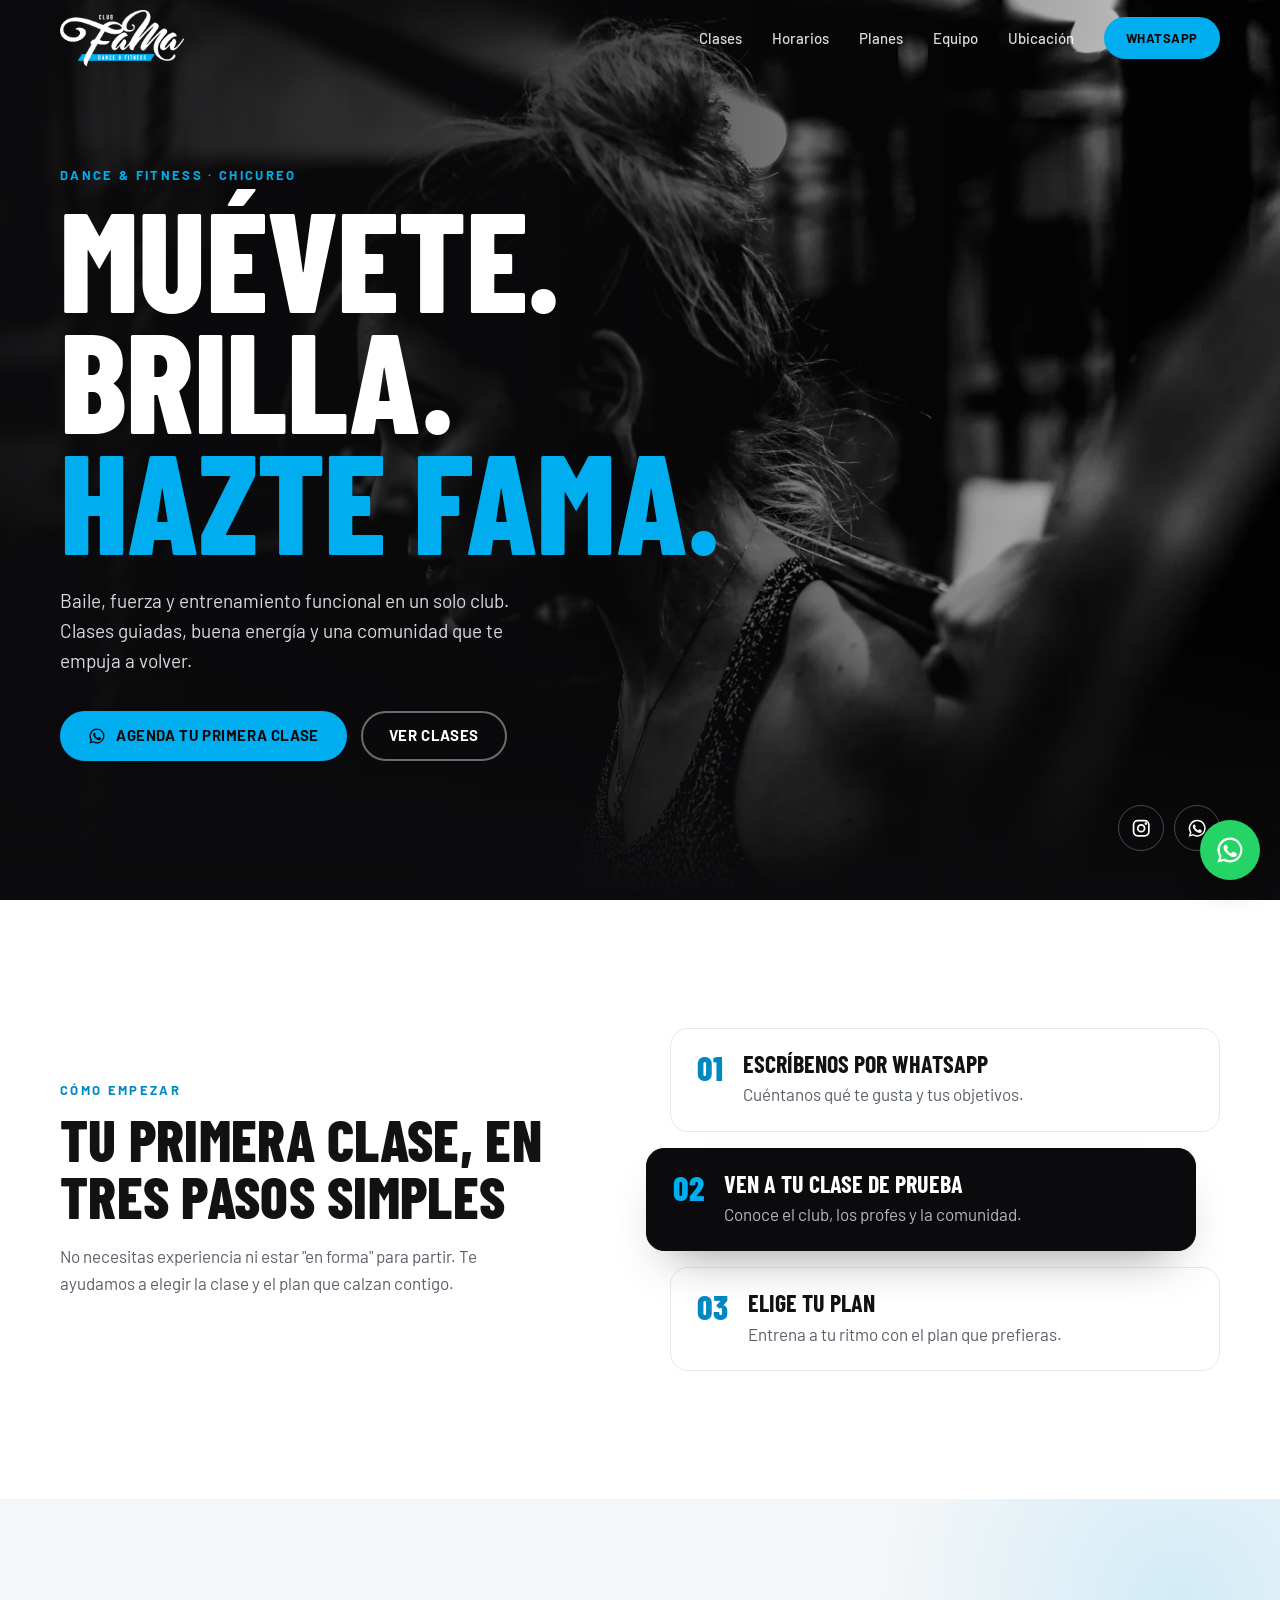
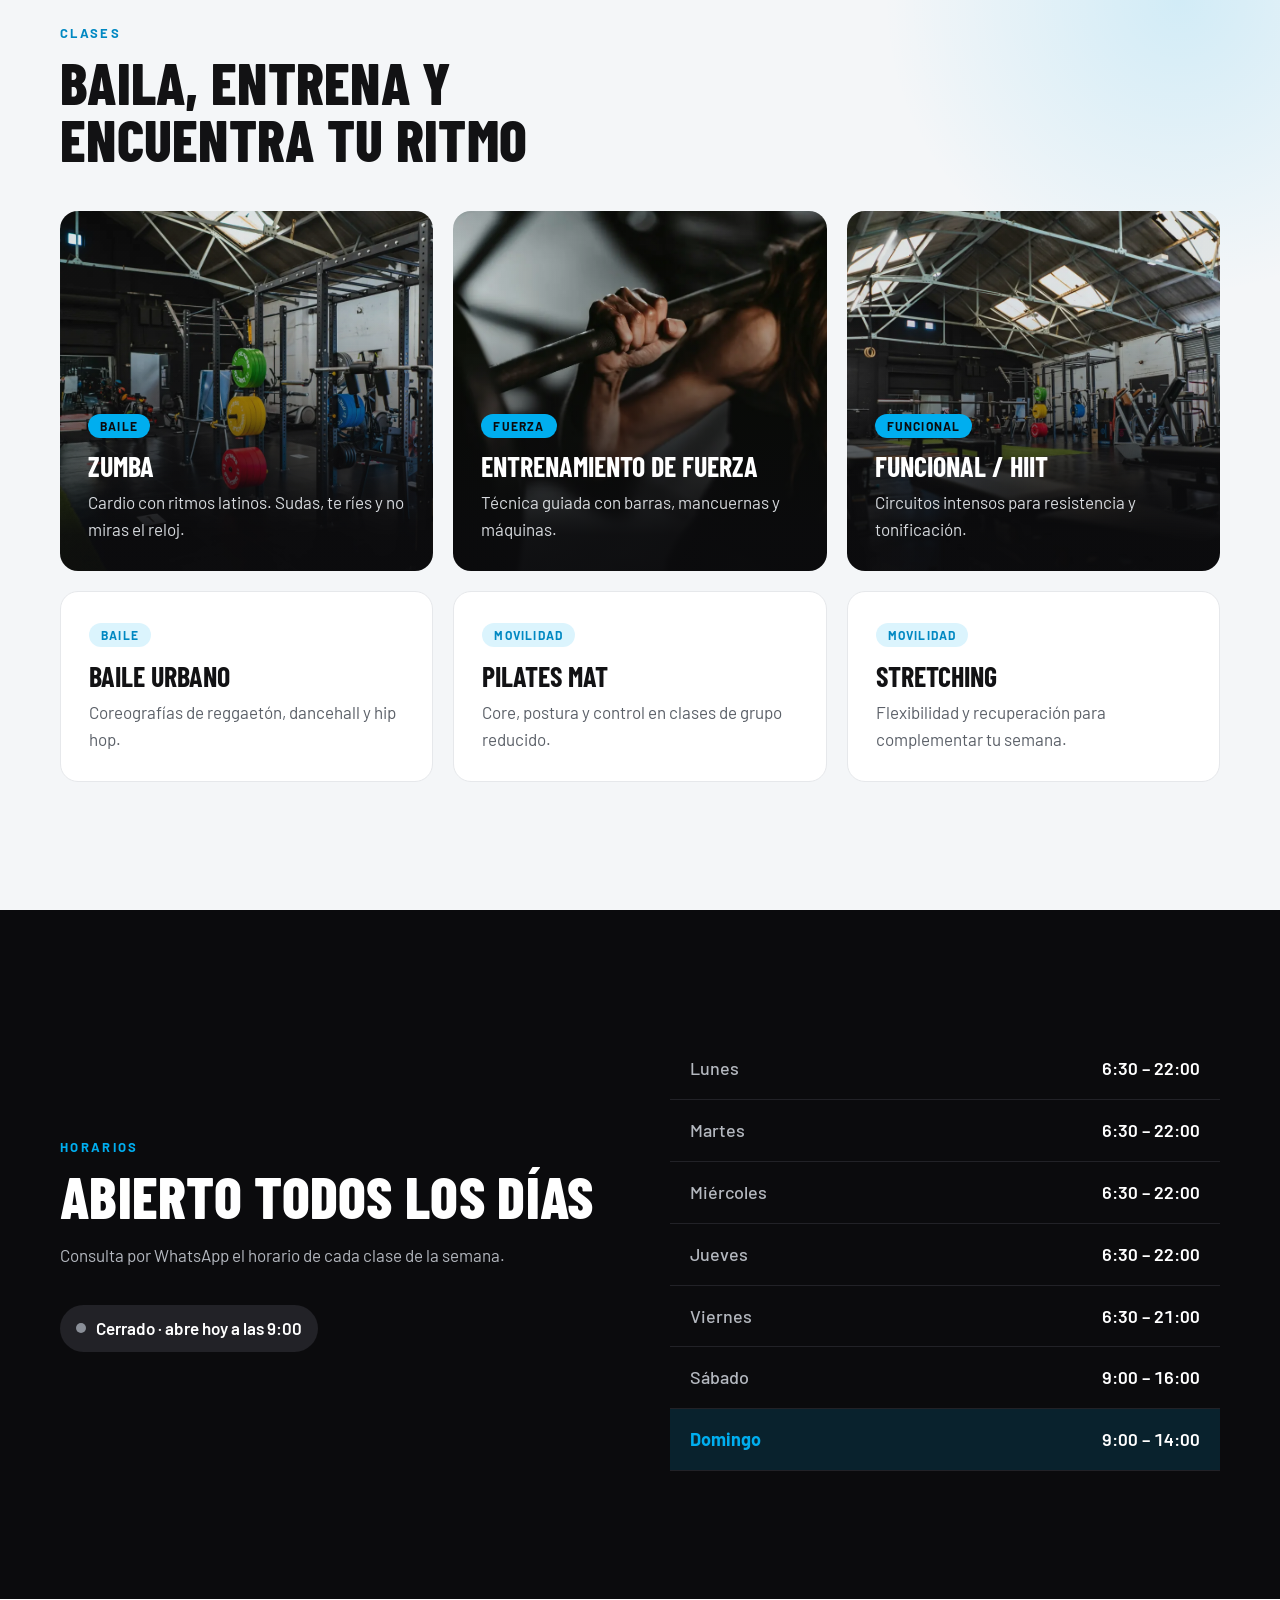
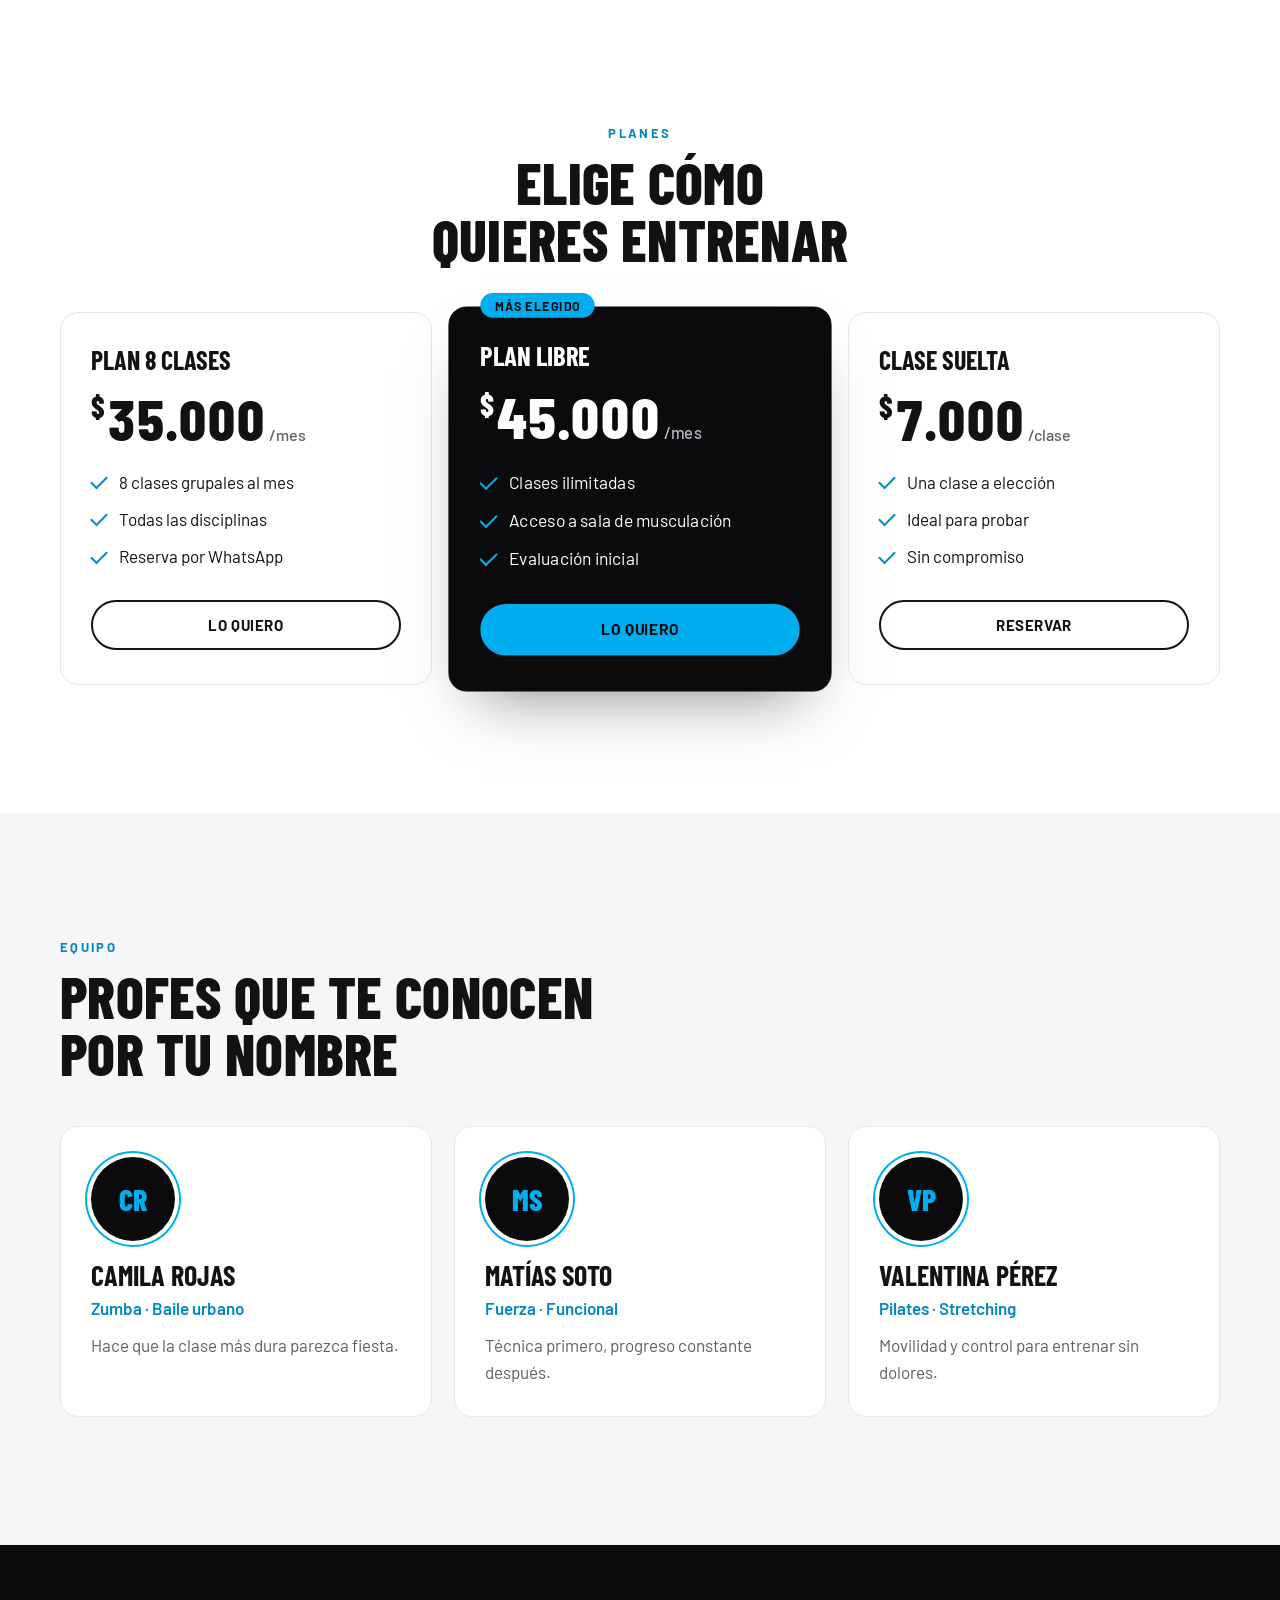
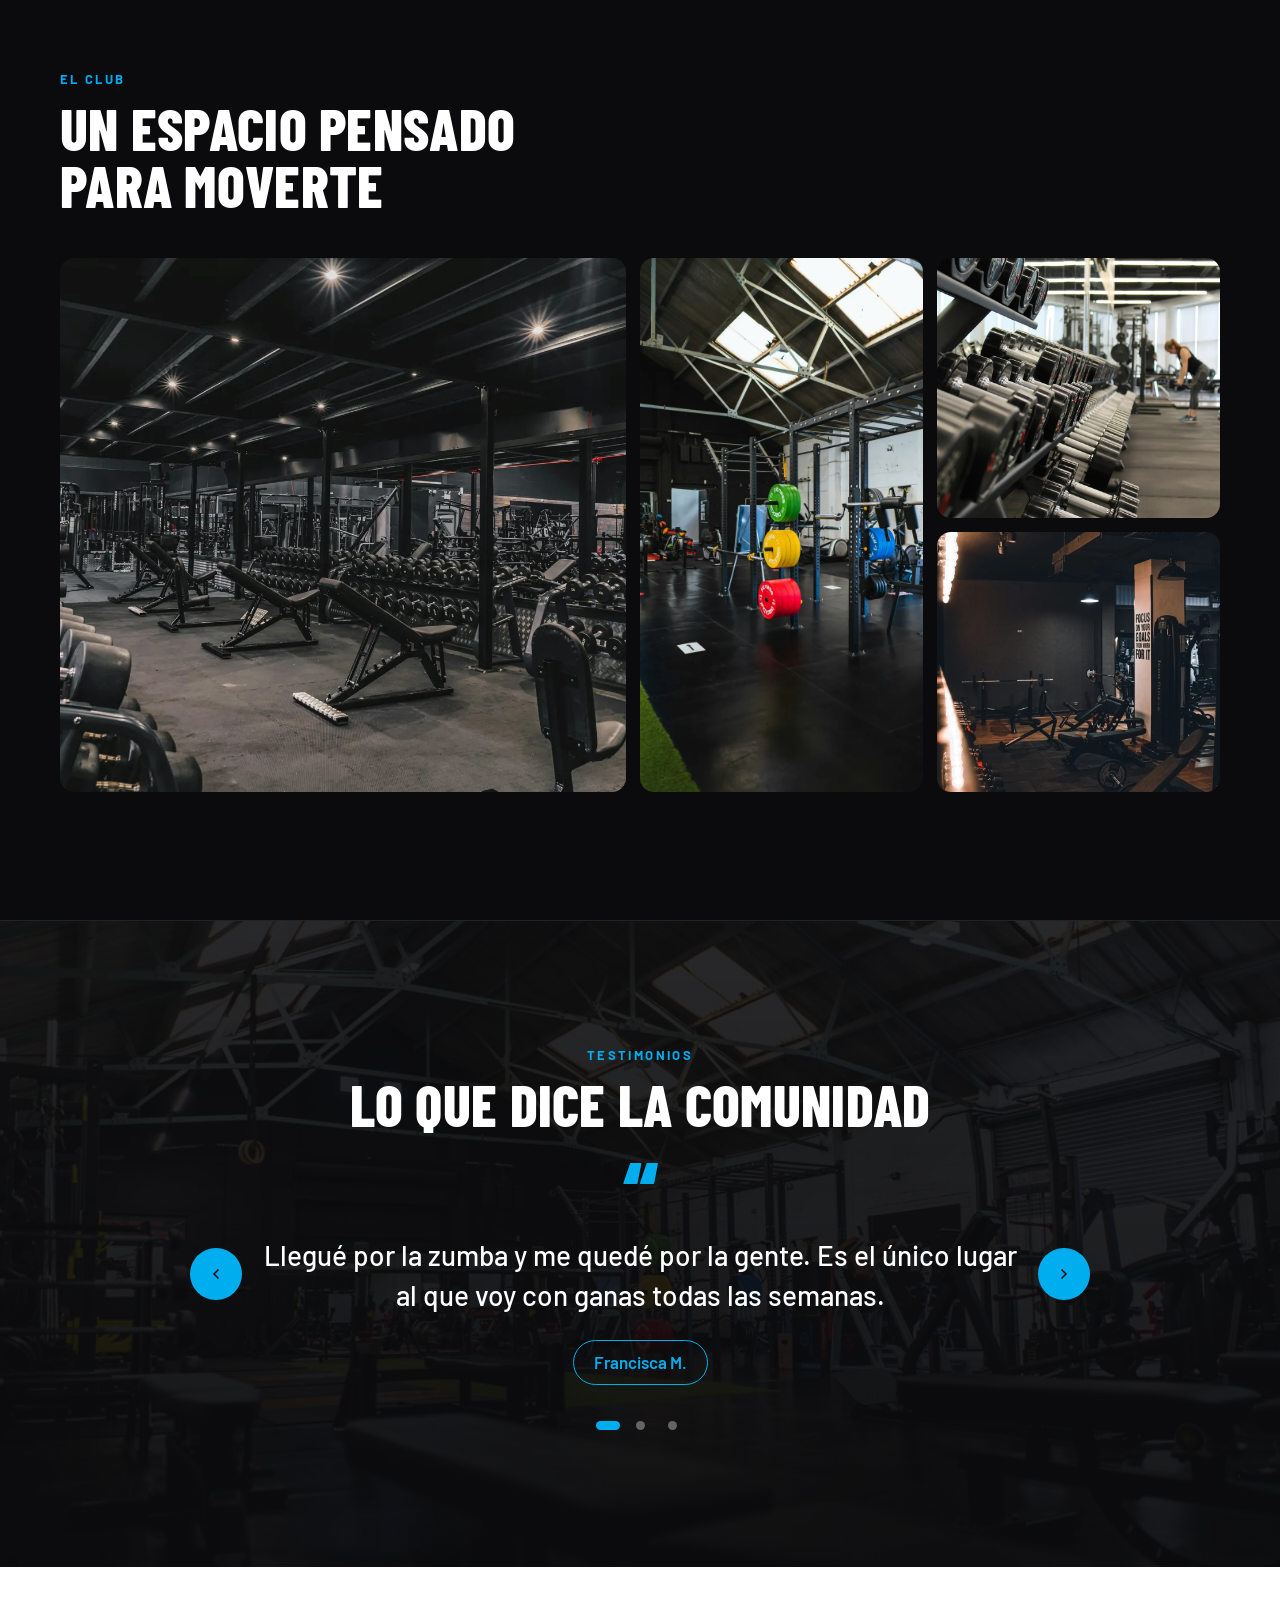
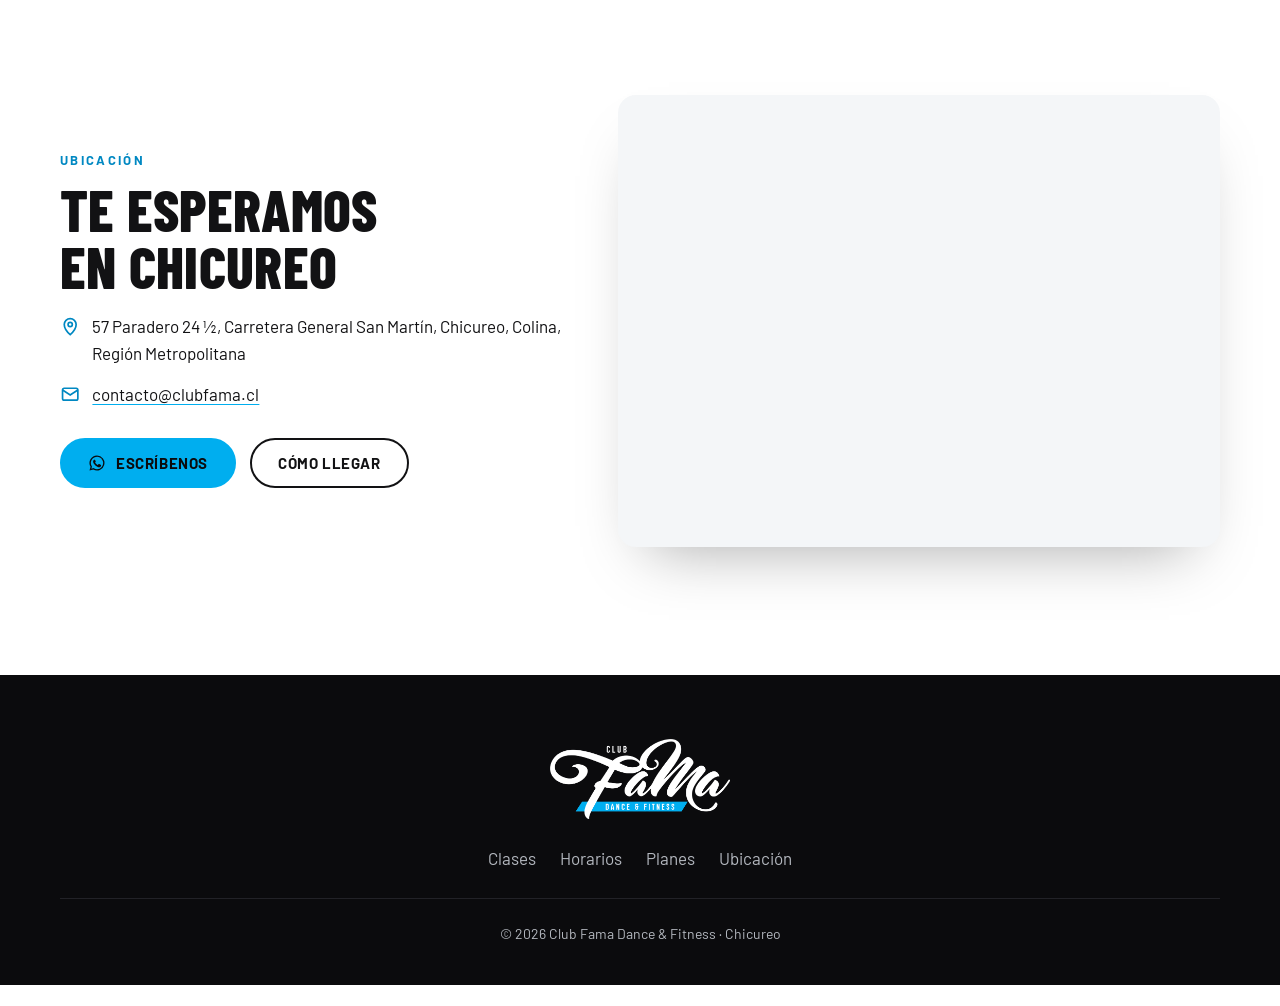
==== Club Fama Web/index.html @ 06ce97d4 "Add Club Fama landing page Static HTML/CSS/JS site with WhatsApp CTA, classes, opening hours, plans," ====
<!doctype html>
<html lang="es-CL">
<head>
  <meta charset="utf-8">
  <meta name="viewport" content="width=device-width, initial-scale=1">
  <title>Club Fama · Dance & Fitness en Chicureo</title>
  <meta name="description" content="Club Fama Dance & Fitness: baile, entrenamiento funcional y fuerza en Chicureo, Colina. Escríbenos por WhatsApp y agenda tu primera clase.">
  <meta name="theme-color" content="#0b0b0d">
  <link rel="preconnect" href="https://fonts.googleapis.com">
  <link rel="preconnect" href="https://fonts.gstatic.com" crossorigin>
  <link href="https://fonts.googleapis.com/css2?family=Barlow+Condensed:wght@600;700;800&family=Barlow:wght@400;500;600&display=swap" rel="stylesheet">
  <link rel="preload" as="image" href="assets/hero.webp">
  <link rel="stylesheet" href="styles.css">
</head>
<body>
  <a class="skip" href="#main">Saltar al contenido</a>

  <header class="nav" id="top">
    <div class="wrap nav__inner">
      <a href="#top" class="nav__logo" aria-label="Club Fama, inicio">
        <img src="assets/logo-blanco.png" alt="Club Fama Dance & Fitness" width="140" height="62">
      </a>
      <button class="nav__toggle" aria-expanded="false" aria-controls="menu" aria-label="Abrir menú">
        <span></span><span></span>
      </button>
      <nav id="menu" class="nav__menu" aria-label="Principal">
        <a href="#clases">Clases</a>
        <a href="#horarios">Horarios</a>
        <a href="#planes">Planes</a>
        <a href="#equipo">Equipo</a>
        <a href="#ubicacion">Ubicación</a>
        <a class="btn btn--sm js-wa" href="#" data-msg="Hola Club Fama! Quiero información.">WhatsApp</a>
      </nav>
    </div>
  </header>

  <main id="main">
    <!-- HERO -->
    <section class="hero">
      <img class="hero__bg" src="assets/hero.webp" alt="" width="1400" height="2100">
      <div class="hero__shade" aria-hidden="true"></div>
      <div class="wrap hero__inner">
        <p class="eyebrow">Dance &amp; Fitness · Chicureo</p>
        <h1 class="hero__title">Muévete.<br>Brilla.<br><span>Hazte Fama.</span></h1>
        <p class="hero__lead">Baile, fuerza y entrenamiento funcional en un solo club. Clases guiadas, buena energía y una comunidad que te empuja a volver.</p>
        <div class="hero__actions">
          <a class="btn js-wa" href="#" data-msg="Hola! Quiero agendar mi primera clase en Club Fama.">
            <svg aria-hidden="true" viewBox="0 0 24 24"><use href="#i-wa"/></svg>
            Agenda tu primera clase
          </a>
          <a class="btn btn--ghost" href="#clases">Ver clases</a>
        </div>
      </div>
      <ul class="hero__social wrap" aria-label="Redes sociales">
        <li><a class="js-ig" href="#" aria-label="Instagram"><svg viewBox="0 0 24 24" aria-hidden="true"><use href="#i-ig"/></svg></a></li>
        <li><a class="js-wa" href="#" data-msg="Hola Club Fama!" aria-label="WhatsApp"><svg viewBox="0 0 24 24" aria-hidden="true"><use href="#i-wa"/></svg></a></li>
      </ul>
    </section>

    <!-- CÓMO EMPEZAR -->
    <section class="section steps">
      <div class="wrap steps__grid">
        <div>
          <p class="eyebrow eyebrow--dark">Cómo empezar</p>
          <h2 class="h2">Tu primera clase, en tres pasos simples</h2>
          <p class="muted">No necesitas experiencia ni estar "en forma" para partir. Te ayudamos a elegir la clase y el plan que calzan contigo.</p>
        </div>
        <ol class="steps__list">
          <li class="step">
            <span class="step__n">01</span>
            <div><h3>Escríbenos por WhatsApp</h3><p>Cuéntanos qué te gusta y tus objetivos.</p></div>
          </li>
          <li class="step step--hi">
            <span class="step__n">02</span>
            <div><h3>Ven a tu clase de prueba</h3><p>Conoce el club, los profes y la comunidad.</p></div>
          </li>
          <li class="step">
            <span class="step__n">03</span>
            <div><h3>Elige tu plan</h3><p>Entrena a tu ritmo con el plan que prefieras.</p></div>
          </li>
        </ol>
      </div>
    </section>

    <!-- CLASES — EDITAR: reemplazar por las disciplinas reales -->
    <section class="section clases" id="clases">
      <div class="wrap">
        <div class="head">
          <p class="eyebrow eyebrow--dark">Clases</p>
          <h2 class="h2">Baila, entrena y encuentra tu ritmo</h2>
        </div>
        <div class="cards">
          <article class="card card--img" style="--img:url(assets/espacio-2.webp)">
            <span class="tag">Baile</span><h3>Zumba</h3><p>Cardio con ritmos latinos. Sudas, te ríes y no miras el reloj.</p>
          </article>
          <article class="card card--img" style="--img:url(assets/fuerza.webp)">
            <span class="tag">Fuerza</span><h3>Entrenamiento de fuerza</h3><p>Técnica guiada con barras, mancuernas y máquinas.</p>
          </article>
          <article class="card card--img" style="--img:url(assets/espacio-1.webp)">
            <span class="tag">Funcional</span><h3>Funcional / HIIT</h3><p>Circuitos intensos para resistencia y tonificación.</p>
          </article>
          <article class="card"><span class="tag">Baile</span><h3>Baile urbano</h3><p>Coreografías de reggaetón, dancehall y hip hop.</p></article>
          <article class="card"><span class="tag">Movilidad</span><h3>Pilates mat</h3><p>Core, postura y control en clases de grupo reducido.</p></article>
          <article class="card"><span class="tag">Movilidad</span><h3>Stretching</h3><p>Flexibilidad y recuperación para complementar tu semana.</p></article>
        </div>
      </div>
    </section>

    <!-- HORARIOS -->
    <section class="section horarios" id="horarios">
      <div class="wrap horarios__grid">
        <div>
          <p class="eyebrow">Horarios</p>
          <h2 class="h2 h2--light">Abierto todos los días</h2>
          <p class="muted muted--light">Consulta por WhatsApp el horario de cada clase de la semana.</p>
          <p class="today" id="today" aria-live="polite"></p>
        </div>
        <table class="hours" aria-label="Horario de atención">
          <tbody>
            <tr data-day="1"><th scope="row">Lunes</th><td>6:30 – 22:00</td></tr>
            <tr data-day="2"><th scope="row">Martes</th><td>6:30 – 22:00</td></tr>
            <tr data-day="3"><th scope="row">Miércoles</th><td>6:30 – 22:00</td></tr>
            <tr data-day="4"><th scope="row">Jueves</th><td>6:30 – 22:00</td></tr>
            <tr data-day="5"><th scope="row">Viernes</th><td>6:30 – 21:00</td></tr>
            <tr data-day="6"><th scope="row">Sábado</th><td>9:00 – 16:00</td></tr>
            <tr data-day="0"><th scope="row">Domingo</th><td>9:00 – 14:00</td></tr>
          </tbody>
        </table>
      </div>
    </section>

    <!-- PLANES — EDITAR: nombres, precios y beneficios reales -->
    <section class="section planes" id="planes">
      <div class="wrap">
        <div class="head head--center">
          <p class="eyebrow eyebrow--dark">Planes</p>
          <h2 class="h2">Elige cómo quieres entrenar</h2>
        </div>
        <div class="plans">
          <article class="plan">
            <h3>Plan 8 clases</h3>
            <p class="plan__price"><span>$</span>35.000<small>/mes</small></p>
            <ul><li>8 clases grupales al mes</li><li>Todas las disciplinas</li><li>Reserva por WhatsApp</li></ul>
            <a class="btn btn--outline js-wa" href="#" data-msg="Hola! Me interesa el Plan 8 clases.">Lo quiero</a>
          </article>
          <article class="plan plan--hi">
            <span class="plan__badge">Más elegido</span>
            <h3>Plan libre</h3>
            <p class="plan__price"><span>$</span>45.000<small>/mes</small></p>
            <ul><li>Clases ilimitadas</li><li>Acceso a sala de musculación</li><li>Evaluación inicial</li></ul>
            <a class="btn js-wa" href="#" data-msg="Hola! Me interesa el Plan libre.">Lo quiero</a>
          </article>
          <article class="plan">
            <h3>Clase suelta</h3>
            <p class="plan__price"><span>$</span>7.000<small>/clase</small></p>
            <ul><li>Una clase a elección</li><li>Ideal para probar</li><li>Sin compromiso</li></ul>
            <a class="btn btn--outline js-wa" href="#" data-msg="Hola! Quiero reservar una clase suelta.">Reservar</a>
          </article>
        </div>
      </div>
    </section>

    <!-- EQUIPO — EDITAR: nombres, especialidades y fotos reales -->
    <section class="section equipo" id="equipo">
      <div class="wrap">
        <div class="head">
          <p class="eyebrow eyebrow--dark">Equipo</p>
          <h2 class="h2">Profes que te conocen por tu nombre</h2>
        </div>
        <div class="team">
          <article class="coach"><div class="coach__ph" aria-hidden="true">CR</div><h3>Camila Rojas</h3><p class="coach__role">Zumba · Baile urbano</p><p>Hace que la clase más dura parezca fiesta.</p></article>
          <article class="coach"><div class="coach__ph" aria-hidden="true">MS</div><h3>Matías Soto</h3><p class="coach__role">Fuerza · Funcional</p><p>Técnica primero, progreso constante después.</p></article>
          <article class="coach"><div class="coach__ph" aria-hidden="true">VP</div><h3>Valentina Pérez</h3><p class="coach__role">Pilates · Stretching</p><p>Movilidad y control para entrenar sin dolores.</p></article>
        </div>
      </div>
    </section>

    <!-- ESPACIO -->
    <section class="section espacio" aria-labelledby="esp-t">
      <div class="wrap">
        <div class="head"><p class="eyebrow">El club</p><h2 class="h2 h2--light" id="esp-t">Un espacio pensado para moverte</h2></div>
        <div class="gallery">
          <img src="assets/nosotros.webp" alt="Sala principal con máquinas y bancos" loading="lazy" width="1400" height="934">
          <img src="assets/espacio-2.webp" alt="Zona de peso libre con discos de colores" loading="lazy" width="900" height="1350">
          <img src="assets/espacio-3.webp" alt="Mancuernas ordenadas junto a los ventanales" loading="lazy" width="1200" height="800">
          <img src="assets/espacio-4.webp" alt="Sala de entrenamiento con luz cálida" loading="lazy" width="900" height="1352">
        </div>
      </div>
    </section>

    <!-- TESTIMONIOS — EDITAR: frases reales de alumnos -->
    <section class="section testi" aria-labelledby="testi-t">
      <div class="wrap testi__inner">
        <p class="eyebrow">Testimonios</p>
        <h2 class="h2 h2--light" id="testi-t">Lo que dice la comunidad</h2>
        <div class="slider" aria-roledescription="carrusel">
          <button class="slider__btn" data-dir="-1" aria-label="Testimonio anterior"><svg viewBox="0 0 24 24" aria-hidden="true"><path d="M15 18l-6-6 6-6"/></svg></button>
          <div class="slider__track" aria-live="polite">
            <figure class="quote is-active"><blockquote>Llegué por la zumba y me quedé por la gente. Es el único lugar al que voy con ganas todas las semanas.</blockquote><figcaption>Francisca M.</figcaption></figure>
            <figure class="quote"><blockquote>Los profes corrigen la técnica y se preocupan por ti. En tres meses noté un cambio enorme.</blockquote><figcaption>Rodrigo A.</figcaption></figure>
            <figure class="quote"><blockquote>Queda a pasos de mi casa en Chicureo y los horarios me calzan perfecto con el trabajo.</blockquote><figcaption>Daniela V.</figcaption></figure>
          </div>
          <button class="slider__btn" data-dir="1" aria-label="Testimonio siguiente"><svg viewBox="0 0 24 24" aria-hidden="true"><path d="M9 18l6-6-6-6"/></svg></button>
        </div>
        <div class="dots" role="tablist" aria-label="Elegir testimonio"></div>
      </div>
    </section>

    <!-- UBICACIÓN -->
    <section class="section ubicacion" id="ubicacion">
      <div class="wrap ubi__grid">
        <div>
          <p class="eyebrow eyebrow--dark">Ubicación</p>
          <h2 class="h2">Te esperamos en Chicureo</h2>
          <address class="contact">
            <p><svg viewBox="0 0 24 24" aria-hidden="true"><use href="#i-pin"/></svg>57 Paradero 24 ½, Carretera General San Martín, Chicureo, Colina, Región Metropolitana</p>
            <p><svg viewBox="0 0 24 24" aria-hidden="true"><use href="#i-mail"/></svg><a href="mailto:contacto@clubfama.cl">contacto@clubfama.cl</a></p>
          </address>
          <div class="hero__actions">
            <a class="btn js-wa" href="#" data-msg="Hola Club Fama! Quiero más información."><svg aria-hidden="true" viewBox="0 0 24 24"><use href="#i-wa"/></svg>Escríbenos</a>
            <a class="btn btn--outline" href="https://www.google.com/maps/search/?api=1&query=Club+Fama+Carretera+General+San+Mart%C3%ADn+Paradero+24+Chicureo+Colina" target="_blank" rel="noopener">Cómo llegar</a>
          </div>
        </div>
        <div class="map">
          <iframe title="Mapa de Club Fama en Chicureo" loading="lazy" referrerpolicy="no-referrer-when-downgrade"
            src="https://www.google.com/maps?q=Carretera+General+San+Mart%C3%ADn+Paradero+24,+Chicureo,+Colina&output=embed"></iframe>
        </div>
      </div>
    </section>
  </main>

  <footer class="footer">
    <div class="wrap footer__inner">
      <img src="assets/logo-blanco.png" alt="Club Fama Dance & Fitness" width="180" height="80" loading="lazy">
      <nav aria-label="Pie de página"><a href="#clases">Clases</a><a href="#horarios">Horarios</a><a href="#planes">Planes</a><a href="#ubicacion">Ubicación</a></nav>
      <p class="footer__copy">© <span id="year"></span> Club Fama Dance &amp; Fitness · Chicureo</p>
    </div>
  </footer>

  <a class="wa-float js-wa" href="#" data-msg="Hola Club Fama!" aria-label="Escríbenos por WhatsApp"><svg viewBox="0 0 24 24" aria-hidden="true"><use href="#i-wa"/></svg></a>

  <svg width="0" height="0" style="position:absolute" aria-hidden="true">
    <symbol id="i-wa" viewBox="0 0 24 24"><path fill="currentColor" d="M12 2a10 10 0 00-8.6 15.1L2 22l5-1.3A10 10 0 1012 2zm0 18.2a8.2 8.2 0 01-4.2-1.2l-.3-.2-3 .8.8-2.9-.2-.3A8.2 8.2 0 1112 20.2zm4.5-6.1c-.2-.1-1.5-.7-1.7-.8-.2-.1-.4-.1-.6.1l-.8 1c-.1.2-.3.2-.5.1a6.7 6.7 0 01-3.3-2.9c-.3-.4.2-.4.7-1.3.1-.2 0-.3 0-.4l-.8-1.8c-.2-.5-.4-.4-.6-.4h-.5a1 1 0 00-.7.3 3 3 0 00-.9 2.2 5.2 5.2 0 001.1 2.7 11.8 11.8 0 004.5 4c1.7.7 2.3.8 3.2.6.5-.1 1.5-.6 1.7-1.2.2-.6.2-1.1.2-1.2-.1-.1-.3-.2-.5-.3z"/></symbol>
    <symbol id="i-ig" viewBox="0 0 24 24"><g fill="none" stroke="currentColor" stroke-width="2"><rect x="3" y="3" width="18" height="18" rx="5"/><circle cx="12" cy="12" r="4"/><circle cx="17.5" cy="6.5" r=".6" fill="currentColor"/></g></symbol>
    <symbol id="i-pin" viewBox="0 0 24 24"><g fill="none" stroke="currentColor" stroke-width="2"><path d="M12 22s7-6.2 7-12a7 7 0 10-14 0c0 5.8 7 12 7 12z"/><circle cx="12" cy="10" r="2.5"/></g></symbol>
    <symbol id="i-mail" viewBox="0 0 24 24"><g fill="none" stroke="currentColor" stroke-width="2"><rect x="3" y="5" width="18" height="14" rx="2"/><path d="M3 7l9 6 9-6"/></g></symbol>
  </svg>

  <script src="script.js" defer></script>
</body>
</html>
---- Club Fama Web/styles.css ----
:root {
  --ink: #0b0b0d;
  --ink-2: #151518;
  --ink-3: #222227;
  --paper: #ffffff;
  --paper-2: #f4f6f8;
  --text: #121214;
  --muted: #5b6068;
  --muted-light: #b4b8bf;
  --accent: #00aeef;
  --accent-deep: #0088c2;
  --accent-soft: rgba(0, 174, 239, .14);
  --radius: 18px;
  --display: "Barlow Condensed", "Arial Narrow", sans-serif;
  --body: "Barlow", system-ui, sans-serif;
  --ease: cubic-bezier(.2, .8, .2, 1);
}

*, *::before, *::after { box-sizing: border-box; }
html { scroll-behavior: smooth; scroll-padding-top: 80px; }
body { margin: 0; font: 400 17px/1.6 var(--body); color: var(--text); background: var(--paper); -webkit-font-smoothing: antialiased; }
img { max-width: 100%; display: block; }
a { color: inherit; }
h1, h2, h3 { margin: 0; }
svg { width: 1.2em; height: 1.2em; flex: none; }

.wrap { width: min(1160px, 100% - 40px); margin-inline: auto; }
.section { padding: clamp(72px, 10vw, 128px) 0; }
.skip { position: absolute; left: -999px; top: 8px; background: var(--accent); color: var(--ink); padding: 8px 14px; border-radius: 8px; z-index: 100; }
.skip:focus { left: 8px; }
:focus-visible { outline: 3px solid var(--accent); outline-offset: 3px; border-radius: 6px; }

.eyebrow { font: 700 13px/1 var(--body); letter-spacing: .18em; text-transform: uppercase; color: var(--accent); margin: 0 0 14px; }
.eyebrow--dark { color: var(--accent-deep); }
.h2 { font: 800 clamp(36px, 5vw, 58px)/.98 var(--display); text-transform: uppercase; letter-spacing: .005em; margin-bottom: 18px; text-wrap: balance; }
.h2--light { color: var(--paper); }
.muted { color: var(--muted); max-width: 46ch; }
.muted--light { color: var(--muted-light); }
.head { margin-bottom: 44px; max-width: 640px; }
.head--center { text-align: center; margin-inline: auto; }

/* Buttons */
.btn { display: inline-flex; align-items: center; gap: 10px; min-height: 50px; padding: 0 26px; border-radius: 999px; border: 2px solid var(--accent); background: var(--accent); color: var(--ink); font: 700 15px/1 var(--body); letter-spacing: .04em; text-transform: uppercase; text-decoration: none; cursor: pointer; transition: transform .2s var(--ease), background .2s, box-shadow .2s; touch-action: manipulation; }
.btn:hover { background: #2cc0f7; box-shadow: 0 10px 30px -10px rgba(0, 174, 239, .7); transform: translateY(-2px); }
.btn:active { transform: translateY(0) scale(.98); }
.btn--ghost { background: transparent; color: var(--paper); border-color: rgba(255, 255, 255, .4); }
.btn--ghost:hover { background: rgba(255, 255, 255, .08); border-color: var(--paper); box-shadow: none; }
.btn--outline { background: transparent; color: var(--text); border-color: var(--text); }
.btn--outline:hover { background: var(--text); color: var(--paper); box-shadow: none; }
.btn--sm { min-height: 42px; padding: 0 20px; font-size: 13px; }

/* Nav */
.nav { position: fixed; inset: 0 0 auto; z-index: 50; transition: background .3s, box-shadow .3s; }
.nav.is-solid { background: rgba(11, 11, 13, .92); backdrop-filter: blur(10px); box-shadow: 0 1px 0 rgba(255, 255, 255, .06); }
.nav__inner { display: flex; align-items: center; justify-content: space-between; height: 76px; }
.nav__logo img { width: 124px; height: auto; }
.nav__menu { display: flex; align-items: center; gap: 30px; }
.nav__menu a:not(.btn) { color: var(--paper); text-decoration: none; font-weight: 500; font-size: 15px; opacity: .85; transition: opacity .2s, color .2s; }
.nav__menu a:not(.btn):hover { opacity: 1; color: var(--accent); }
.nav__toggle { display: none; width: 48px; height: 48px; background: none; border: 0; cursor: pointer; position: relative; }
.nav__toggle span { position: absolute; left: 12px; right: 12px; height: 2px; background: var(--paper); transition: transform .3s var(--ease); }
.nav__toggle span:first-child { top: 19px; }
.nav__toggle span:last-child { top: 27px; }
.nav__toggle[aria-expanded="true"] span:first-child { transform: translateY(4px) rotate(45deg); }
.nav__toggle[aria-expanded="true"] span:last-child { transform: translateY(-4px) rotate(-45deg); }

/* Hero */
.hero { position: relative; min-height: 100svh; display: flex; align-items: center; background: var(--ink); color: var(--paper); overflow: hidden; isolation: isolate; }
.hero__bg { position: absolute; inset: 0; width: 100%; height: 100%; object-fit: cover; object-position: 70% 30%; z-index: -2; filter: grayscale(1) contrast(1.1); }
.hero__shade { position: absolute; inset: 0; z-index: -1; background: linear-gradient(90deg, rgba(11, 11, 13, .95) 0%, rgba(11, 11, 13, .75) 45%, rgba(11, 11, 13, .15) 100%), linear-gradient(0deg, var(--ink) 0%, transparent 30%); }
.hero__inner { padding: 120px 0 90px; }
.hero__title { font: 800 clamp(64px, 11vw, 150px)/.86 var(--display); text-transform: uppercase; letter-spacing: -.005em; }
.hero__title span { color: var(--accent); }
.hero__lead { max-width: 44ch; margin: 26px 0 34px; color: #d7dade; font-size: 19px; }
.hero__actions { display: flex; flex-wrap: wrap; gap: 14px; }
.hero__social { position: absolute; left: 0; right: 0; bottom: 32px; display: flex; gap: 10px; list-style: none; padding: 0; justify-content: flex-end; }
.hero__social a { display: grid; place-items: center; width: 46px; height: 46px; border-radius: 50%; border: 1px solid rgba(255, 255, 255, .25); color: var(--paper); transition: border-color .2s, color .2s; }
.hero__social a:hover { border-color: var(--accent); color: var(--accent); }

/* Steps */
.steps__grid { display: grid; grid-template-columns: 1fr 1fr; gap: 60px; align-items: center; }
.steps__list { list-style: none; margin: 0; padding: 0; display: grid; gap: 16px; }
.step { display: flex; gap: 20px; align-items: flex-start; padding: 22px 26px; border-radius: var(--radius); border: 1px solid #e6e8eb; transition: transform .3s var(--ease); }
.step h3 { font: 700 24px/1.1 var(--display); text-transform: uppercase; margin-bottom: 4px; }
.step p { margin: 0; color: var(--muted); }
.step__n { font: 800 34px/1 var(--display); color: var(--accent-deep); }
.step--hi { background: var(--ink); border-color: var(--ink); color: var(--paper); translate: -24px 0; box-shadow: 0 24px 50px -24px rgba(0, 0, 0, .45); }
.step--hi p { color: var(--muted-light); }
.step--hi .step__n { color: var(--accent); }

/* Classes */
.clases { background: var(--paper-2); position: relative; overflow: hidden; }
.clases::before { content: ""; position: absolute; width: 600px; height: 600px; right: -200px; top: -200px; background: radial-gradient(circle, var(--accent-soft), transparent 70%); pointer-events: none; }
.cards { display: grid; grid-template-columns: repeat(3, 1fr); gap: 20px; position: relative; }
.card { background: var(--paper); border-radius: var(--radius); padding: 28px; border: 1px solid #e6e8eb; transition: transform .3s var(--ease), box-shadow .3s; }
.card:hover { transform: translateY(-4px); box-shadow: 0 20px 40px -20px rgba(0, 0, 0, .25); }
.card h3 { font: 700 28px/1.05 var(--display); text-transform: uppercase; margin: 14px 0 8px; }
.card p { margin: 0; color: var(--muted); }
.card--img { min-height: 360px; display: flex; flex-direction: column; justify-content: flex-end; color: var(--paper); border: 0; background: linear-gradient(0deg, rgba(11, 11, 13, .95) 10%, rgba(11, 11, 13, .1) 70%), var(--img) center / cover; }
.card--img p { color: #d7dade; }
.tag { align-self: flex-start; display: inline-block; padding: 6px 12px; border-radius: 999px; background: var(--accent-soft); color: var(--accent-deep); font: 700 12px/1 var(--body); letter-spacing: .1em; text-transform: uppercase; }
.card--img .tag { background: var(--accent); color: var(--ink); }

/* Hours */
.horarios { background: var(--ink); color: var(--paper); }
.horarios__grid { display: grid; grid-template-columns: 1fr 1fr; gap: 60px; align-items: center; }
.today { display: inline-flex; align-items: center; gap: 10px; margin-top: 18px; padding: 10px 16px; border-radius: 999px; background: var(--ink-3); font-weight: 600; }
.today::before { content: ""; width: 10px; height: 10px; border-radius: 50%; background: var(--dot, var(--accent)); }
.today:empty { display: none; }
.hours { width: 100%; border-collapse: collapse; font-size: 18px; }
.hours th, .hours td { padding: 16px 20px; border-bottom: 1px solid var(--ink-3); }
.hours th { text-align: left; font-weight: 500; color: var(--muted-light); }
.hours td { text-align: right; font-variant-numeric: tabular-nums; font-weight: 600; }
.hours tr.is-today { background: var(--accent-soft); }
.hours tr.is-today th { color: var(--accent); font-weight: 700; }

/* Plans */
.plans { display: grid; grid-template-columns: repeat(3, 1fr); gap: 22px; align-items: stretch; }
.plan { position: relative; display: flex; flex-direction: column; padding: 34px 30px; border-radius: var(--radius); border: 1px solid #e3e6ea; }
.plan h3 { font: 700 26px/1 var(--display); text-transform: uppercase; }
.plan__price { font: 800 56px/1 var(--display); margin: 18px 0 22px; font-variant-numeric: tabular-nums; }
.plan__price span { font-size: 30px; vertical-align: top; margin-right: 2px; }
.plan__price small { font: 500 16px var(--body); color: var(--muted); margin-left: 4px; }
.plan ul { list-style: none; padding: 0; margin: 0 0 30px; display: grid; gap: 10px; flex: 1; }
.plan li { padding-left: 28px; position: relative; }
.plan li::before { content: ""; position: absolute; left: 0; top: .45em; width: 16px; height: 9px; border-left: 2.5px solid var(--accent-deep); border-bottom: 2.5px solid var(--accent-deep); transform: rotate(-45deg); }
.plan .btn { justify-content: center; }
.plan--hi { background: var(--ink); color: var(--paper); border-color: var(--ink); scale: 1.03; box-shadow: 0 30px 60px -30px rgba(0, 0, 0, .5); }
.plan--hi .plan__price small { color: var(--muted-light); }
.plan--hi li::before { border-color: var(--accent); }
.plan__badge { position: absolute; top: -14px; left: 30px; background: var(--accent); color: var(--ink); padding: 6px 14px; border-radius: 999px; font: 700 12px/1 var(--body); letter-spacing: .1em; text-transform: uppercase; }

/* Team */
.equipo { background: var(--paper-2); }
.team { display: grid; grid-template-columns: repeat(3, 1fr); gap: 22px; }
.coach { background: var(--paper); border-radius: var(--radius); padding: 30px; border: 1px solid #e6e8eb; }
.coach__ph { width: 84px; height: 84px; border-radius: 50%; display: grid; place-items: center; background: var(--ink); color: var(--accent); font: 800 30px/1 var(--display); margin-bottom: 20px; box-shadow: 0 0 0 4px var(--paper), 0 0 0 6px var(--accent); }
.coach h3 { font: 700 28px/1 var(--display); text-transform: uppercase; }
.coach__role { color: var(--accent-deep); font-weight: 600; margin: 6px 0 10px; }
.coach p:last-child { margin: 0; color: var(--muted); }

/* Gallery */
.espacio { background: var(--ink); }
.gallery { display: grid; grid-template-columns: 2fr 1fr 1fr; grid-template-rows: 260px 260px; gap: 14px; }
.gallery img { width: 100%; height: 100%; object-fit: cover; border-radius: 14px; }
.gallery img:first-child { grid-row: span 2; }
.gallery img:nth-child(2) { grid-row: span 2; }

/* Testimonials */
.testi { background: linear-gradient(rgba(11, 11, 13, .88), rgba(11, 11, 13, .94)), url(assets/espacio-1.webp) center / cover; color: var(--paper); text-align: center; border-top: 1px solid var(--ink-3); }
.testi__inner { max-width: 900px; }
.slider { display: grid; grid-template-columns: auto 1fr auto; align-items: center; gap: 16px; margin-top: 30px; }
.slider__track { display: grid; }
.quote { grid-area: 1 / 1; margin: 0; opacity: 0; visibility: hidden; transform: translateY(10px); transition: opacity .4s var(--ease), transform .4s var(--ease), visibility .4s; }
.quote.is-active { opacity: 1; visibility: visible; transform: none; }
.quote blockquote { margin: 0; font: 500 clamp(21px, 2.6vw, 28px)/1.45 var(--body); }
.quote blockquote::before { content: "“"; display: block; font: 800 90px/.6 var(--display); color: var(--accent); margin-bottom: 18px; }
.quote figcaption { display: inline-block; margin-top: 24px; padding: 8px 20px; border: 1px solid var(--accent); border-radius: 999px; color: var(--accent); font-weight: 600; }
.slider__btn { width: 52px; height: 52px; border-radius: 50%; border: 0; background: var(--accent); color: var(--ink); display: grid; place-items: center; cursor: pointer; transition: transform .2s var(--ease); }
.slider__btn:hover { transform: scale(1.06); }
.slider__btn svg { fill: none; stroke: currentColor; stroke-width: 2.5; stroke-linecap: round; stroke-linejoin: round; }
.dots { display: flex; justify-content: center; gap: 4px; margin-top: 26px; }
.dots button { width: 28px; height: 28px; border: 0; background: none; cursor: pointer; display: grid; place-items: center; padding: 0; }
.dots button::after { content: ""; width: 9px; height: 9px; border-radius: 99px; background: rgba(255, 255, 255, .35); transition: width .3s, background .3s; }
.dots button[aria-selected="true"]::after { width: 24px; background: var(--accent); }

/* Location */
.ubi__grid { display: grid; grid-template-columns: 1fr 1.2fr; gap: 56px; align-items: center; }
.contact { font-style: normal; margin: 8px 0 30px; display: grid; gap: 14px; }
.contact p { display: flex; gap: 12px; margin: 0; }
.contact svg { color: var(--accent-deep); margin-top: 3px; }
.contact a { text-decoration-color: var(--accent); text-underline-offset: 3px; }
.map { border-radius: var(--radius); overflow: hidden; aspect-ratio: 4 / 3; background: var(--paper-2); box-shadow: 0 30px 60px -30px rgba(0, 0, 0, .35); }
.map iframe { width: 100%; height: 100%; border: 0; filter: grayscale(.4); }

/* Footer */
.footer { background: var(--ink); color: var(--muted-light); padding: 64px 0 40px; text-align: center; }
.footer__inner { display: grid; justify-items: center; gap: 26px; }
.footer img { width: 180px; height: auto; }
.footer nav { display: flex; gap: 24px; flex-wrap: wrap; justify-content: center; }
.footer nav a { text-decoration: none; }
.footer nav a:hover { color: var(--accent); }
.footer__copy { margin: 0; padding-top: 24px; border-top: 1px solid var(--ink-3); width: 100%; font-size: 14px; }

.wa-float { position: fixed; right: 20px; bottom: 20px; z-index: 40; width: 60px; height: 60px; border-radius: 50%; display: grid; place-items: center; background: #25d366; color: #fff; box-shadow: 0 12px 30px -8px rgba(0, 0, 0, .45); transition: transform .2s var(--ease); }
.wa-float svg { width: 30px; height: 30px; }
.wa-float:hover { transform: scale(1.08); }

/* Reveal */
.reveal { opacity: 0; transform: translateY(24px); transition: opacity .7s var(--ease), transform .7s var(--ease); }
.reveal.is-in { opacity: 1; transform: none; }

@media (max-width: 900px) {
  .nav__toggle { display: block; }
  .nav__menu { position: fixed; inset: 76px 0 auto; flex-direction: column; align-items: stretch; gap: 0; padding: 12px 20px 24px; background: var(--ink); transform: translateY(-8px); opacity: 0; visibility: hidden; transition: .25s var(--ease); }
  .nav__menu.is-open { transform: none; opacity: 1; visibility: visible; }
  .nav__menu a:not(.btn) { padding: 14px 0; border-bottom: 1px solid var(--ink-3); font-size: 18px; }
  .nav__menu .btn { margin-top: 18px; justify-content: center; }
  .steps__grid, .horarios__grid, .ubi__grid { grid-template-columns: 1fr; gap: 40px; }
  .step--hi { translate: none; }
  .cards, .team { grid-template-columns: 1fr 1fr; }
  .plans { grid-template-columns: 1fr; max-width: 440px; margin-inline: auto; }
  .plan--hi { scale: none; }
  .gallery { grid-template-columns: 1fr 1fr; grid-template-rows: 220px 220px 220px; }
  .gallery img:first-child { grid-column: span 2; grid-row: auto; }
  .gallery img:nth-child(2) { grid-row: auto; }
  .gallery img:last-child { grid-column: span 2; object-position: center 60%; }
  .hero__shade { background: linear-gradient(0deg, rgba(11, 11, 13, .97) 10%, rgba(11, 11, 13, .55) 60%, rgba(11, 11, 13, .35) 100%); }
  .hero__inner { align-self: flex-end; }
  .hero__social { display: none; }
}

@media (max-width: 600px) {
  body { font-size: 16px; }
  .cards, .team { grid-template-columns: 1fr; }
  .card--img { min-height: 300px; }
  .hero__actions .btn { flex: 1 1 100%; justify-content: center; }
  .slider { grid-template-columns: 1fr 1fr; }
  .slider__track { grid-column: 1 / -1; grid-row: 1; }
  .slider__btn { grid-row: 2; justify-self: center; }
  .hours th, .hours td { padding: 14px 12px; }
  .gallery { grid-template-rows: 180px 180px 180px; }
}

@media (prefers-reduced-motion: reduce) {
  html { scroll-behavior: auto; }
  *, *::before, *::after { transition-duration: .01ms !important; animation-duration: .01ms !important; }
  .reveal { opacity: 1; transform: none; }
}
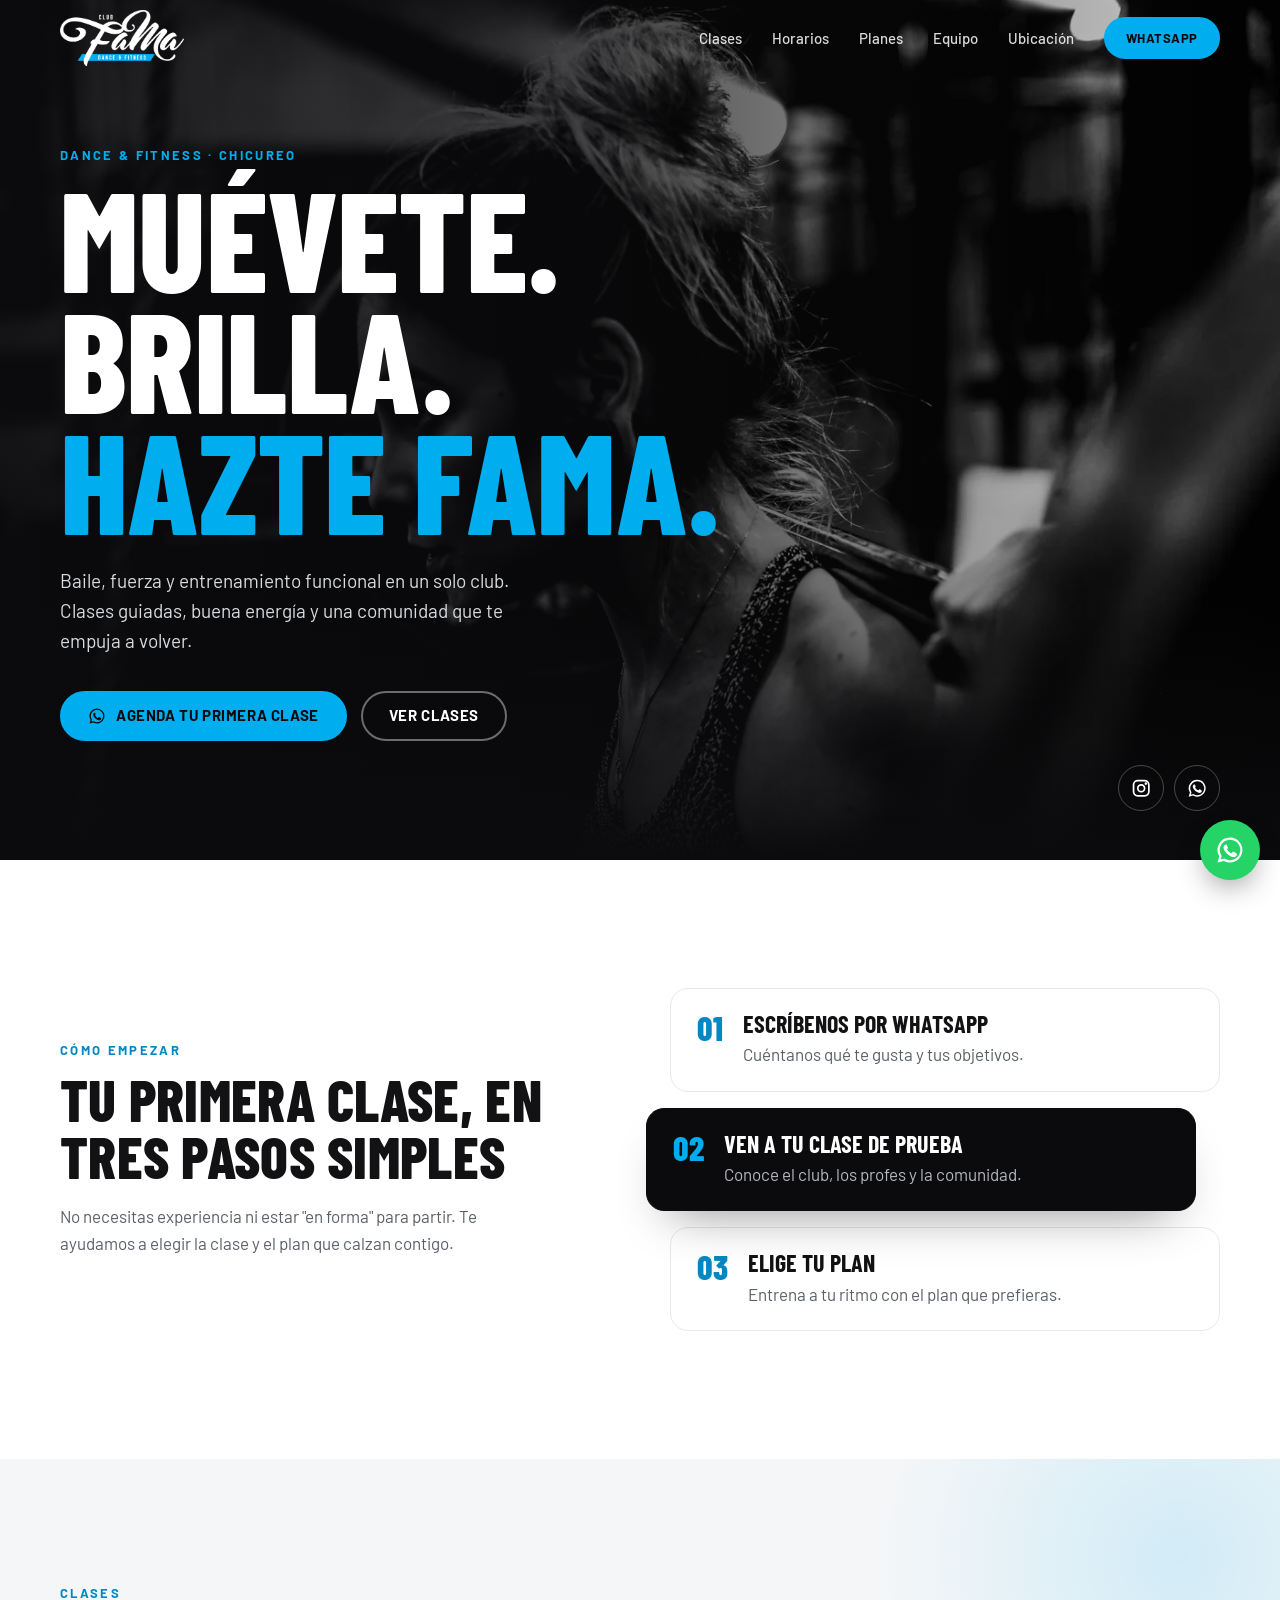
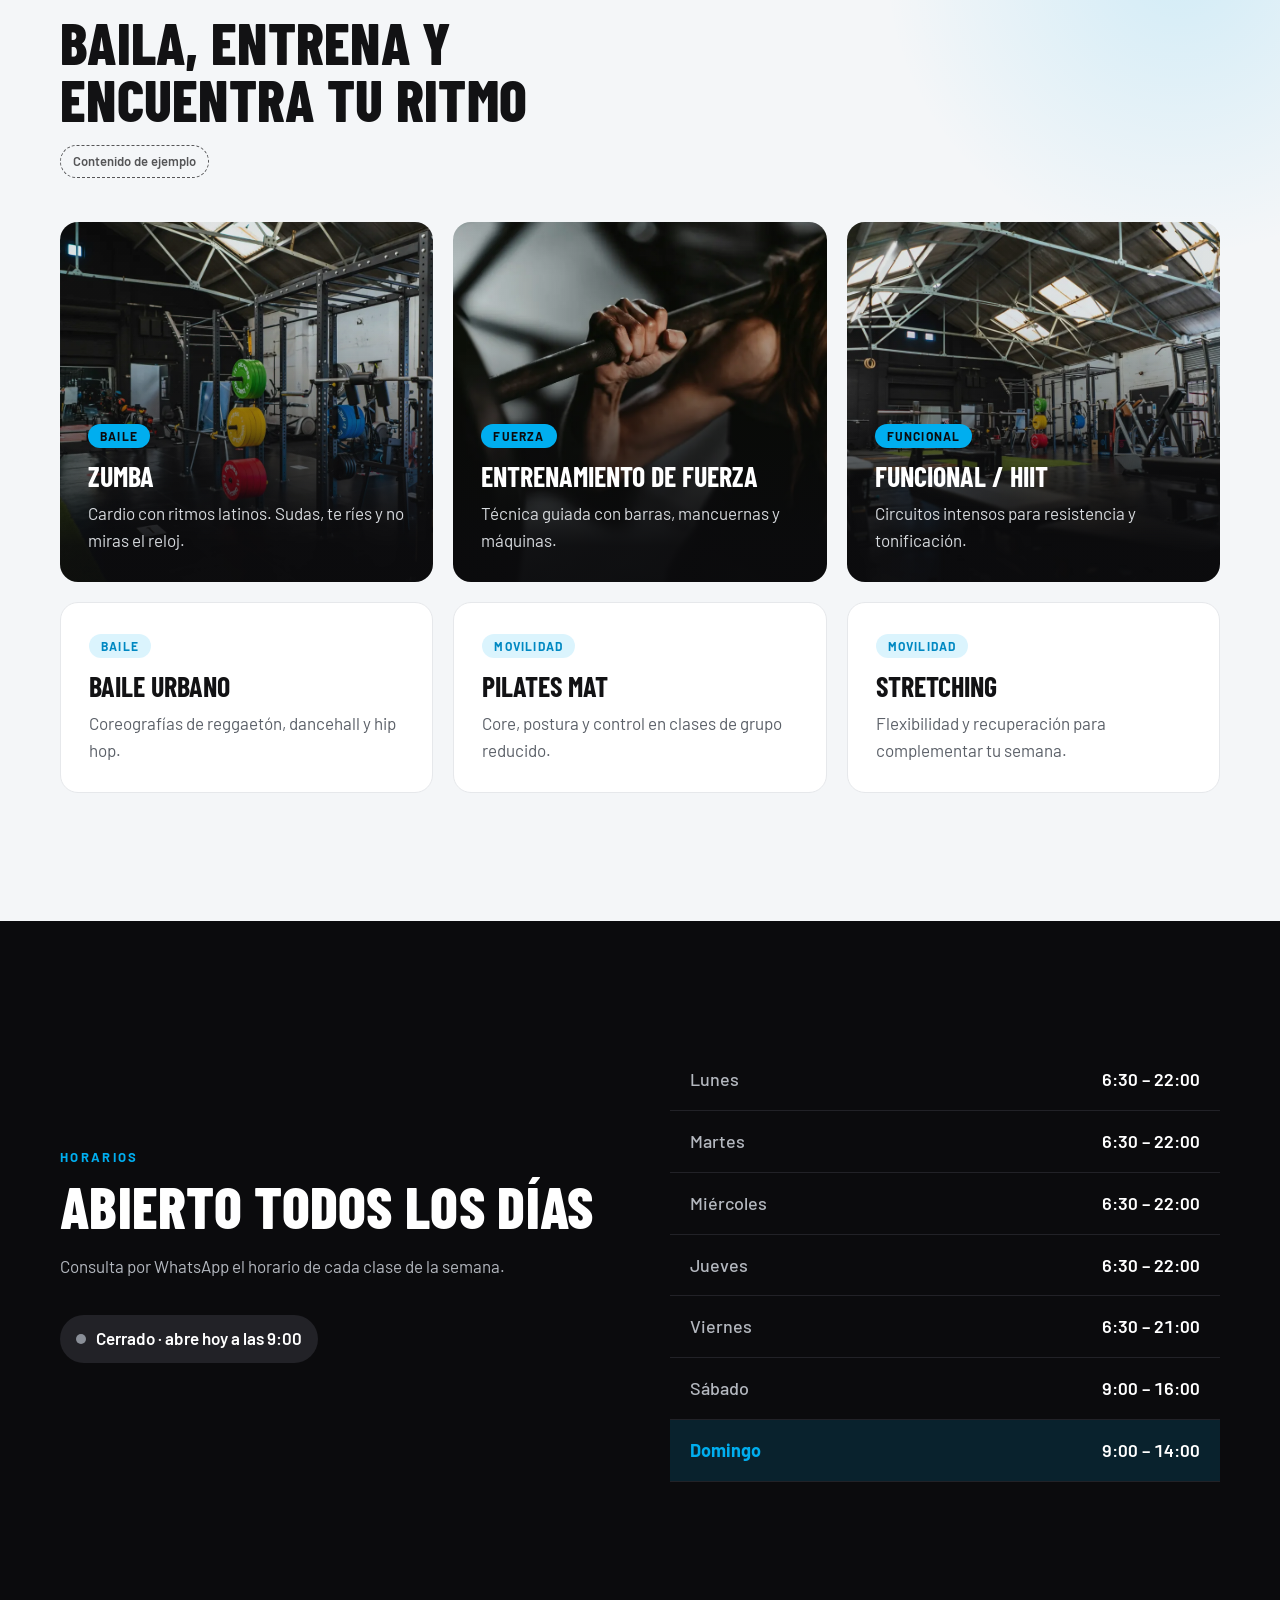
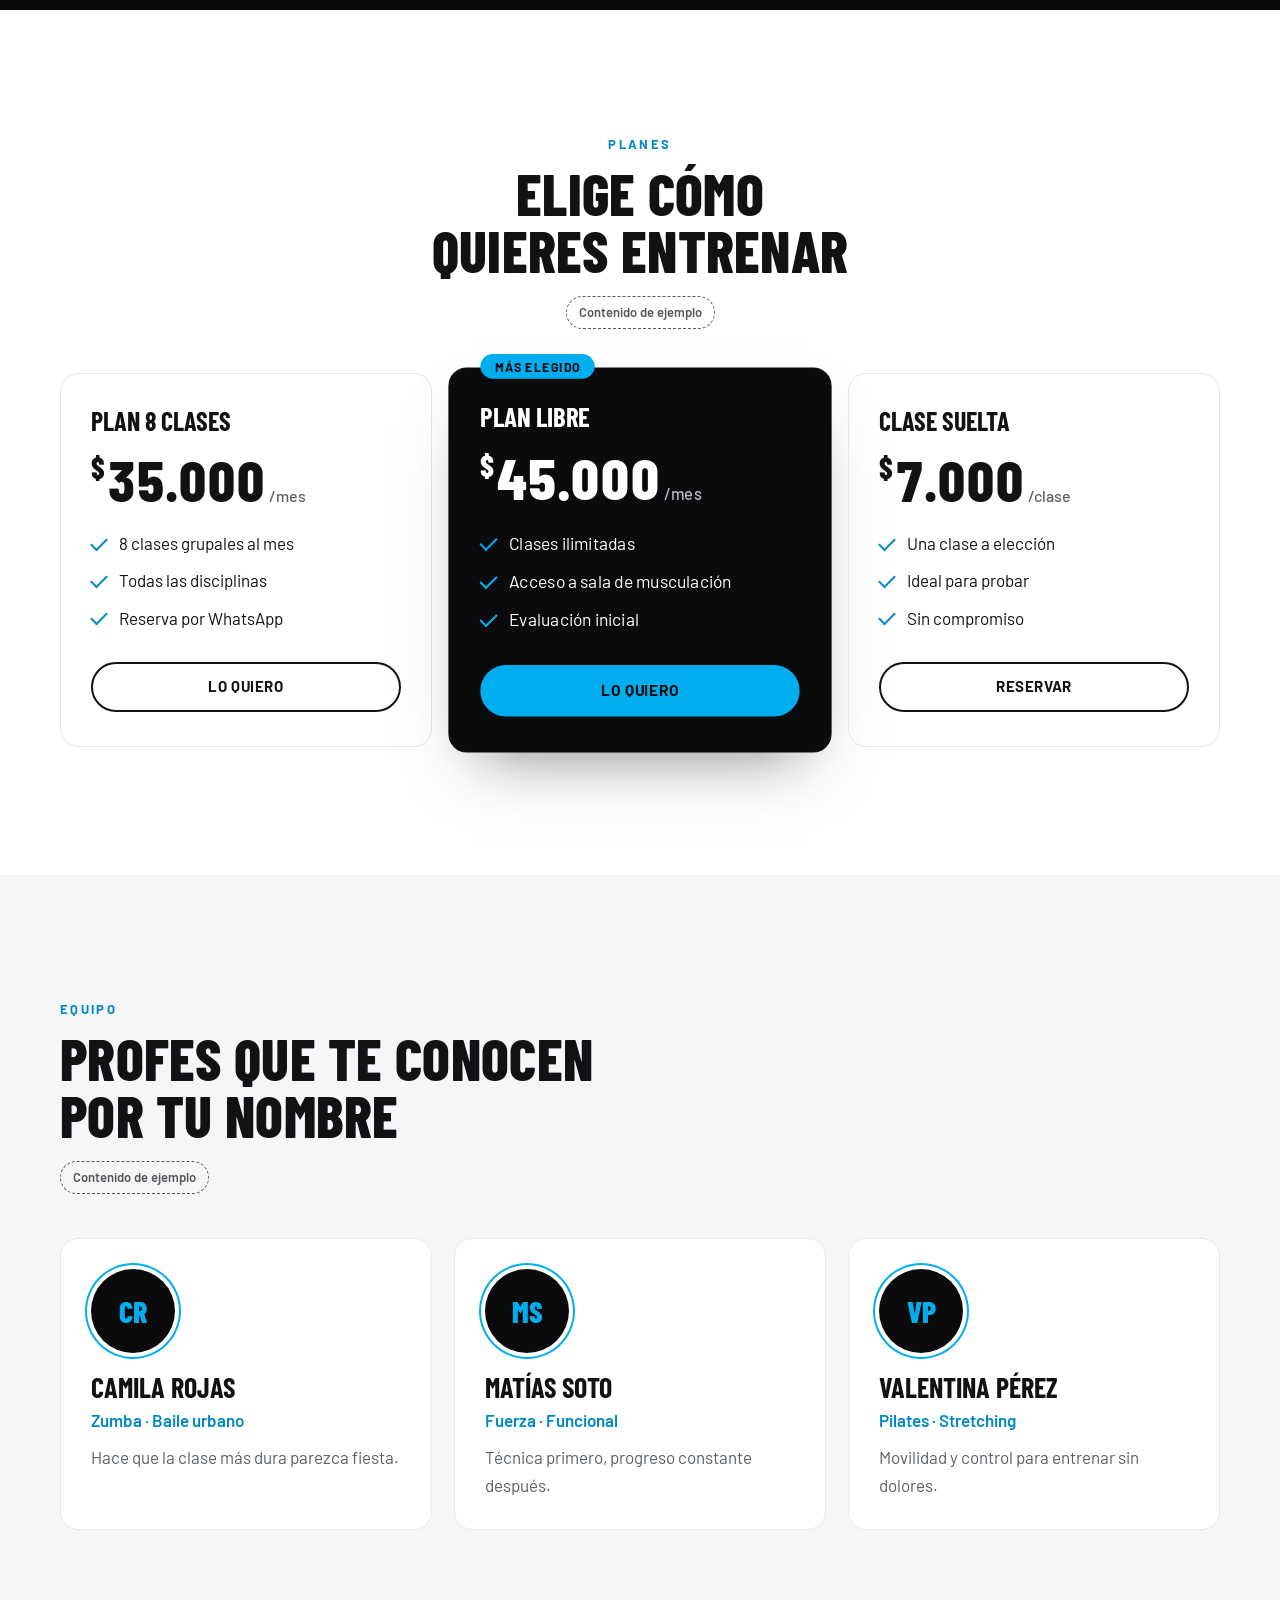
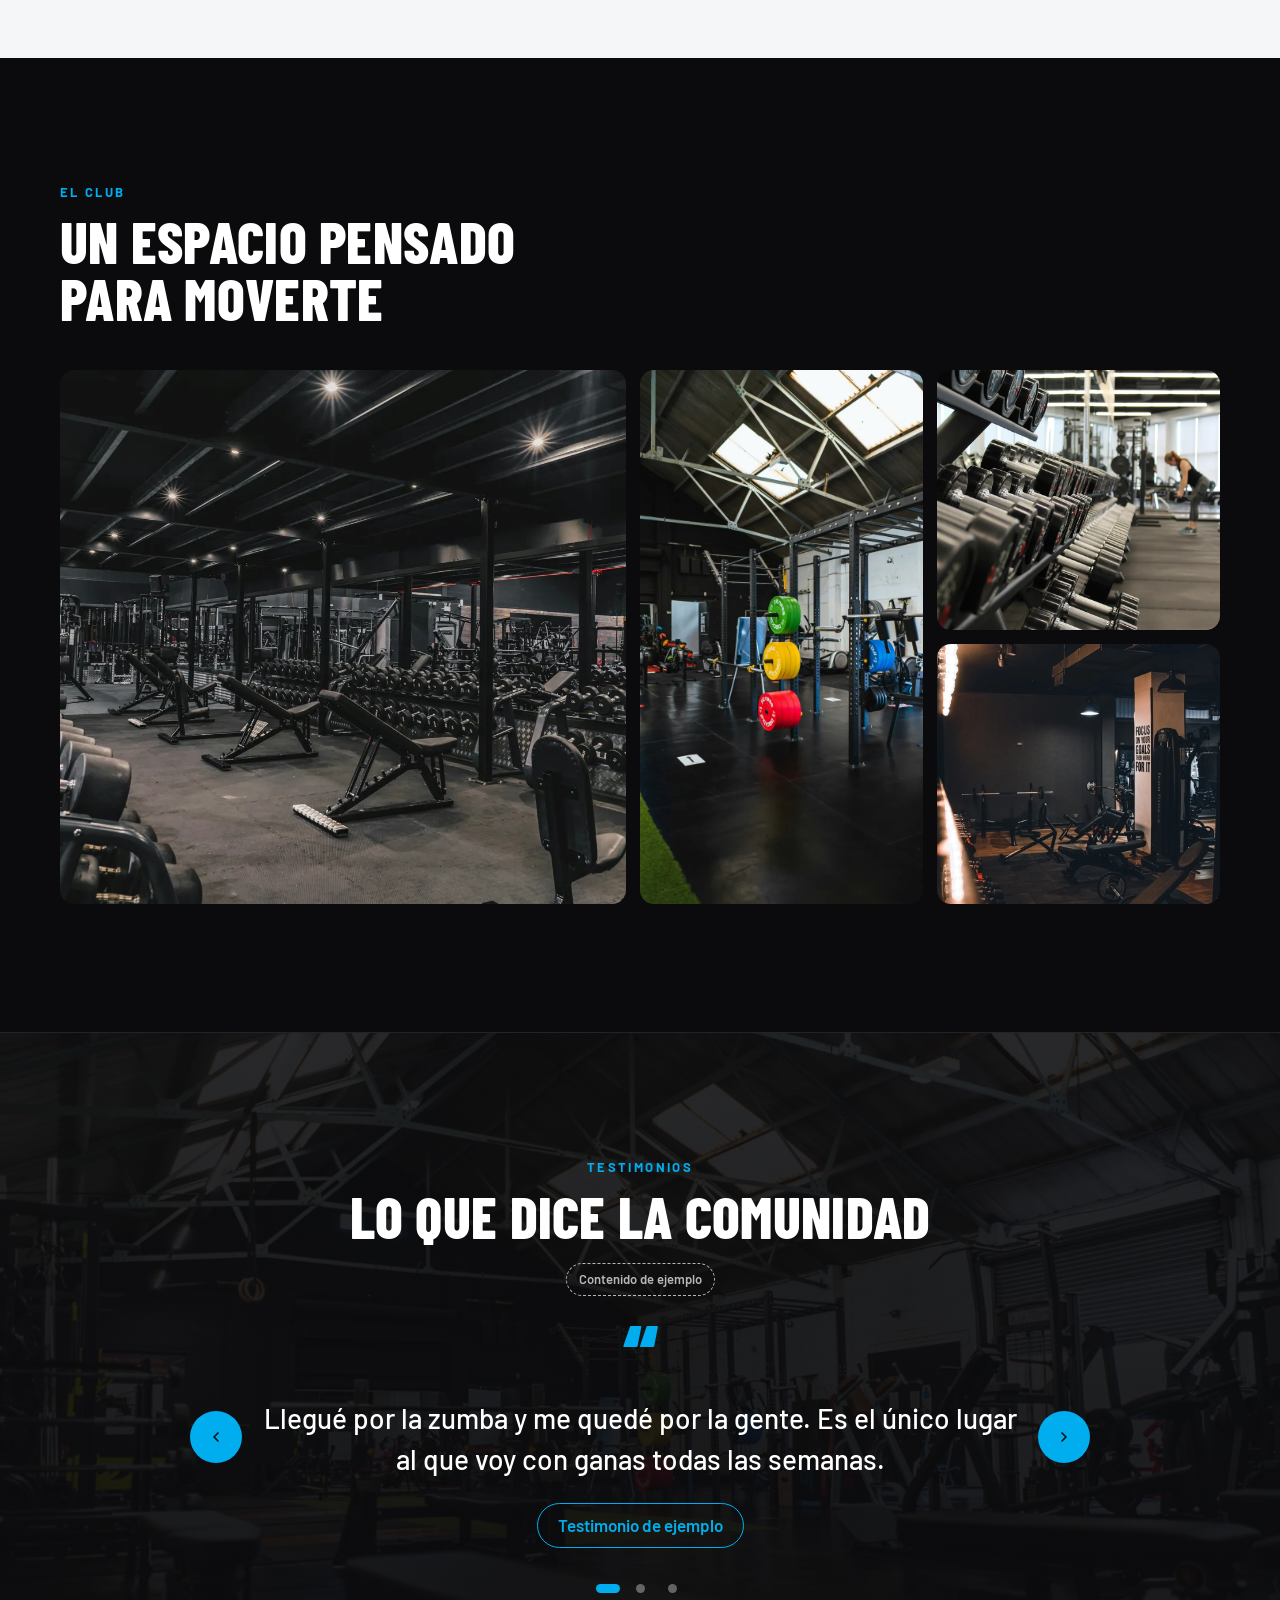
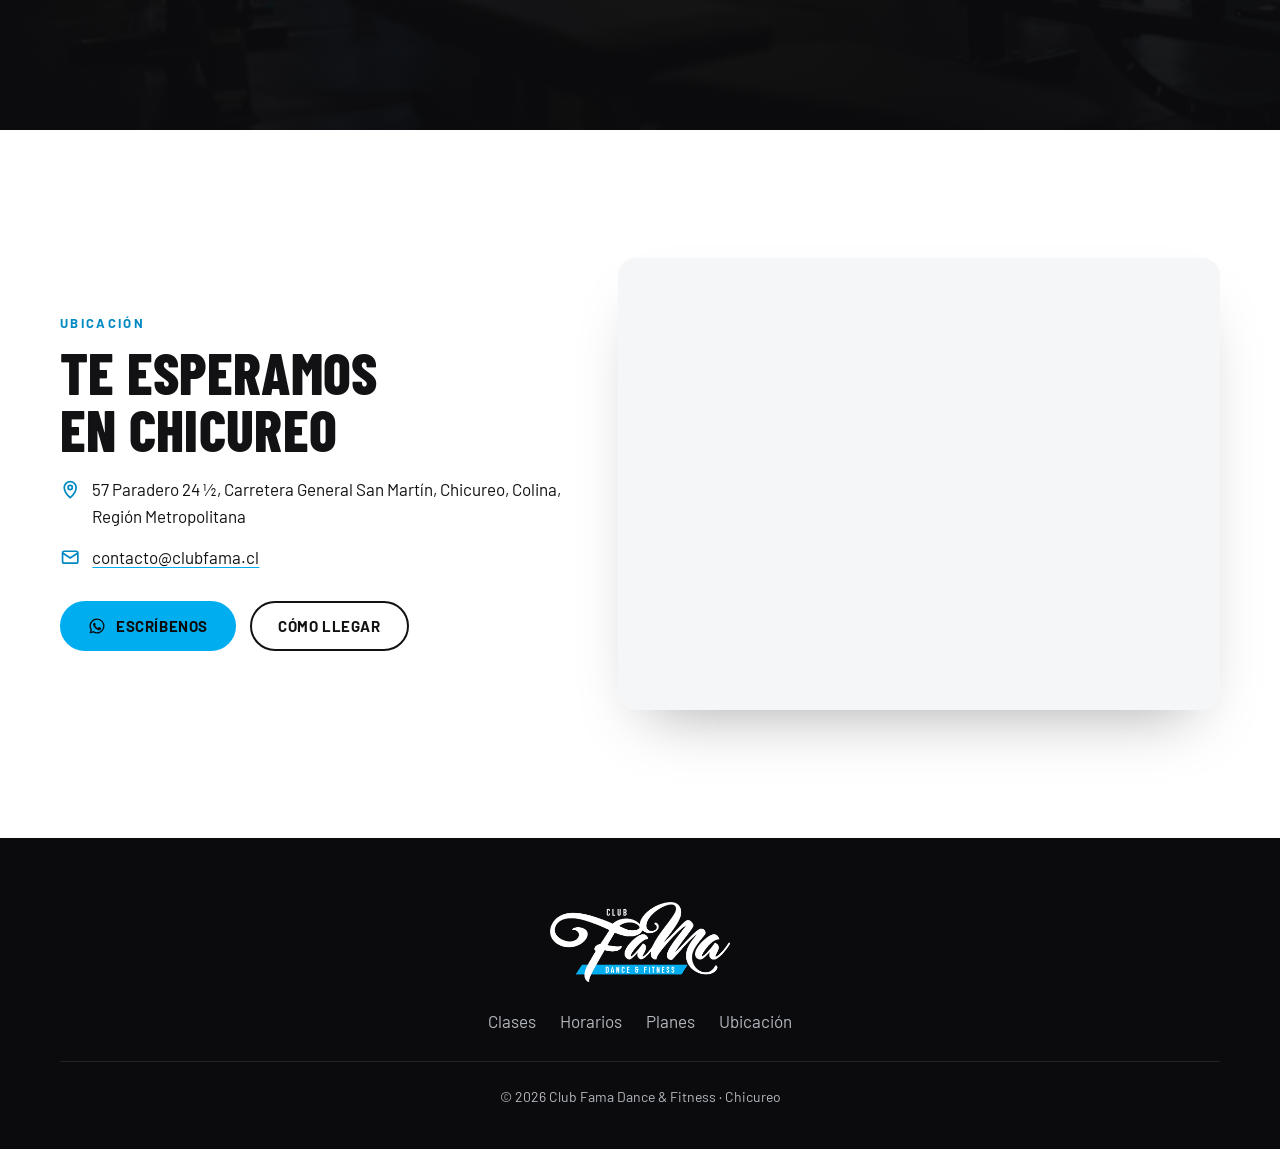
==== commit cbb54c51: "Mark placeholder sections as sample content Classes, plans, team and testimonials show a "Contenido " ====
--- a/Club Fama Web/index.html
+++ b/Club Fama Web/index.html
@@ -88,6 +88,7 @@
         <div class="head">
           <p class="eyebrow eyebrow--dark">Clases</p>
           <h2 class="h2">Baila, entrena y encuentra tu ritmo</h2>
+          <p class="sample">Contenido de ejemplo</p>
         </div>
         <div class="cards">
           <article class="card card--img" style="--img:url(assets/espacio-2.webp)">
@@ -135,6 +136,7 @@
         <div class="head head--center">
           <p class="eyebrow eyebrow--dark">Planes</p>
           <h2 class="h2">Elige cómo quieres entrenar</h2>
+          <p class="sample">Contenido de ejemplo</p>
         </div>
         <div class="plans">
           <article class="plan">
@@ -166,6 +168,7 @@
         <div class="head">
           <p class="eyebrow eyebrow--dark">Equipo</p>
           <h2 class="h2">Profes que te conocen por tu nombre</h2>
+          <p class="sample">Contenido de ejemplo</p>
         </div>
         <div class="team">
           <article class="coach"><div class="coach__ph" aria-hidden="true">CR</div><h3>Camila Rojas</h3><p class="coach__role">Zumba · Baile urbano</p><p>Hace que la clase más dura parezca fiesta.</p></article>
@@ -193,12 +196,13 @@
       <div class="wrap testi__inner">
         <p class="eyebrow">Testimonios</p>
         <h2 class="h2 h2--light" id="testi-t">Lo que dice la comunidad</h2>
+          <p class="sample">Contenido de ejemplo</p>
         <div class="slider" aria-roledescription="carrusel">
           <button class="slider__btn" data-dir="-1" aria-label="Testimonio anterior"><svg viewBox="0 0 24 24" aria-hidden="true"><path d="M15 18l-6-6 6-6"/></svg></button>
           <div class="slider__track" aria-live="polite">
-            <figure class="quote is-active"><blockquote>Llegué por la zumba y me quedé por la gente. Es el único lugar al que voy con ganas todas las semanas.</blockquote><figcaption>Francisca M.</figcaption></figure>
-            <figure class="quote"><blockquote>Los profes corrigen la técnica y se preocupan por ti. En tres meses noté un cambio enorme.</blockquote><figcaption>Rodrigo A.</figcaption></figure>
-            <figure class="quote"><blockquote>Queda a pasos de mi casa en Chicureo y los horarios me calzan perfecto con el trabajo.</blockquote><figcaption>Daniela V.</figcaption></figure>
+            <figure class="quote is-active"><blockquote>Llegué por la zumba y me quedé por la gente. Es el único lugar al que voy con ganas todas las semanas.</blockquote><figcaption>Testimonio de ejemplo</figcaption></figure>
+            <figure class="quote"><blockquote>Los profes corrigen la técnica y se preocupan por ti. En tres meses noté un cambio enorme.</blockquote><figcaption>Testimonio de ejemplo</figcaption></figure>
+            <figure class="quote"><blockquote>Queda a pasos de mi casa en Chicureo y los horarios me calzan perfecto con el trabajo.</blockquote><figcaption>Testimonio de ejemplo</figcaption></figure>
           </div>
           <button class="slider__btn" data-dir="1" aria-label="Testimonio siguiente"><svg viewBox="0 0 24 24" aria-hidden="true"><path d="M9 18l6-6-6-6"/></svg></button>
         </div>
--- a/Club Fama Web/styles.css
+++ b/Club Fama Web/styles.css
@@ -65,7 +65,7 @@
 .nav__toggle[aria-expanded="true"] span:last-child { transform: translateY(-4px) rotate(-45deg); }
 
 /* Hero */
-.hero { position: relative; min-height: 100svh; display: flex; align-items: center; background: var(--ink); color: var(--paper); overflow: hidden; isolation: isolate; }
+.hero { position: relative; min-height: min(100svh, 860px); display: flex; align-items: center; background: var(--ink); color: var(--paper); overflow: hidden; isolation: isolate; }
 .hero__bg { position: absolute; inset: 0; width: 100%; height: 100%; object-fit: cover; object-position: 70% 30%; z-index: -2; filter: grayscale(1) contrast(1.1); }
 .hero__shade { position: absolute; inset: 0; z-index: -1; background: linear-gradient(90deg, rgba(11, 11, 13, .95) 0%, rgba(11, 11, 13, .75) 45%, rgba(11, 11, 13, .15) 100%), linear-gradient(0deg, var(--ink) 0%, transparent 30%); }
 .hero__inner { padding: 120px 0 90px; }
@@ -187,8 +187,8 @@
 .wa-float:hover { transform: scale(1.08); }
 
 /* Reveal */
-.reveal { opacity: 0; transform: translateY(24px); transition: opacity .7s var(--ease), transform .7s var(--ease); }
-.reveal.is-in { opacity: 1; transform: none; }
+.reveal { transform: translateY(24px); transition: transform .7s var(--ease); }
+.reveal.is-in { transform: none; }
 
 @media (max-width: 900px) {
   .nav__toggle { display: block; }
@@ -227,3 +227,5 @@
   *, *::before, *::after { transition-duration: .01ms !important; animation-duration: .01ms !important; }
   .reveal { opacity: 1; transform: none; }
 }
+
+.sample { display: inline-block; margin: 0; padding: 5px 12px; border: 1px dashed currentColor; border-radius: 999px; font-size: 13px; font-weight: 600; opacity: .7; }
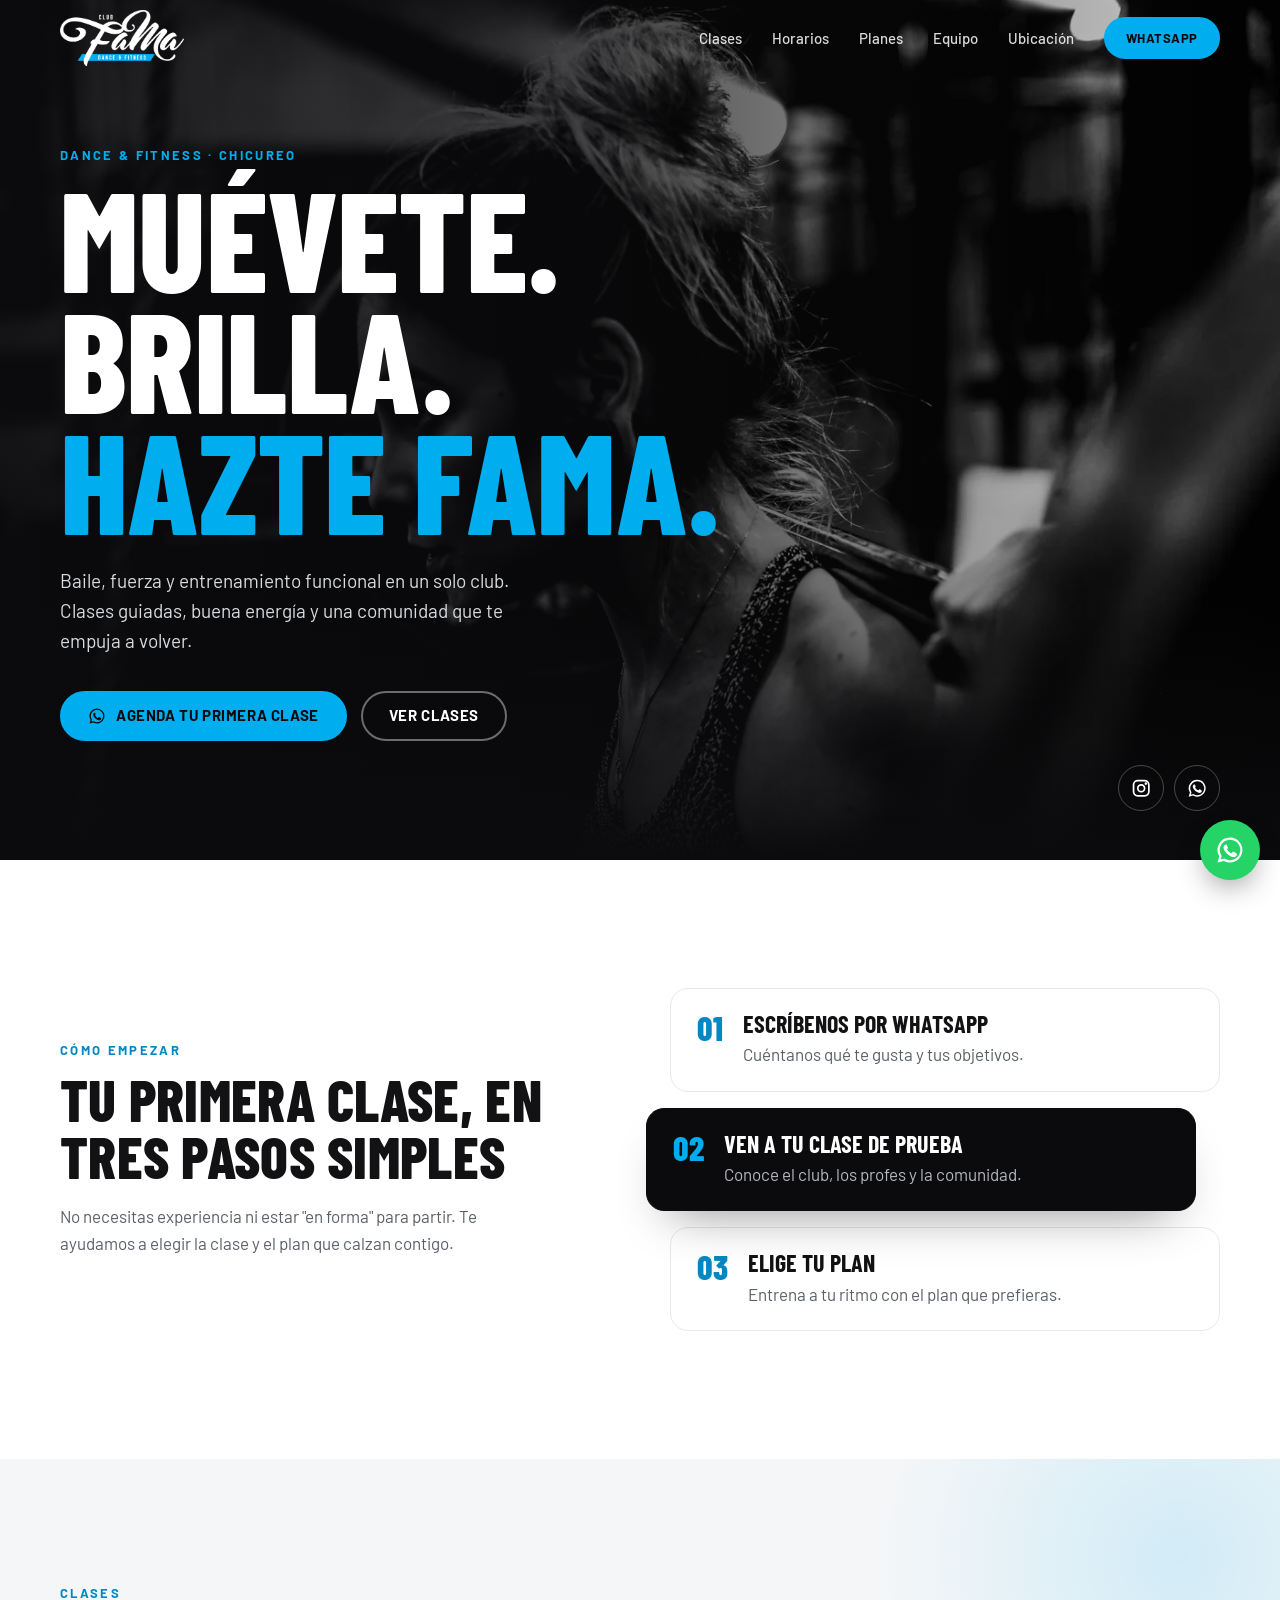
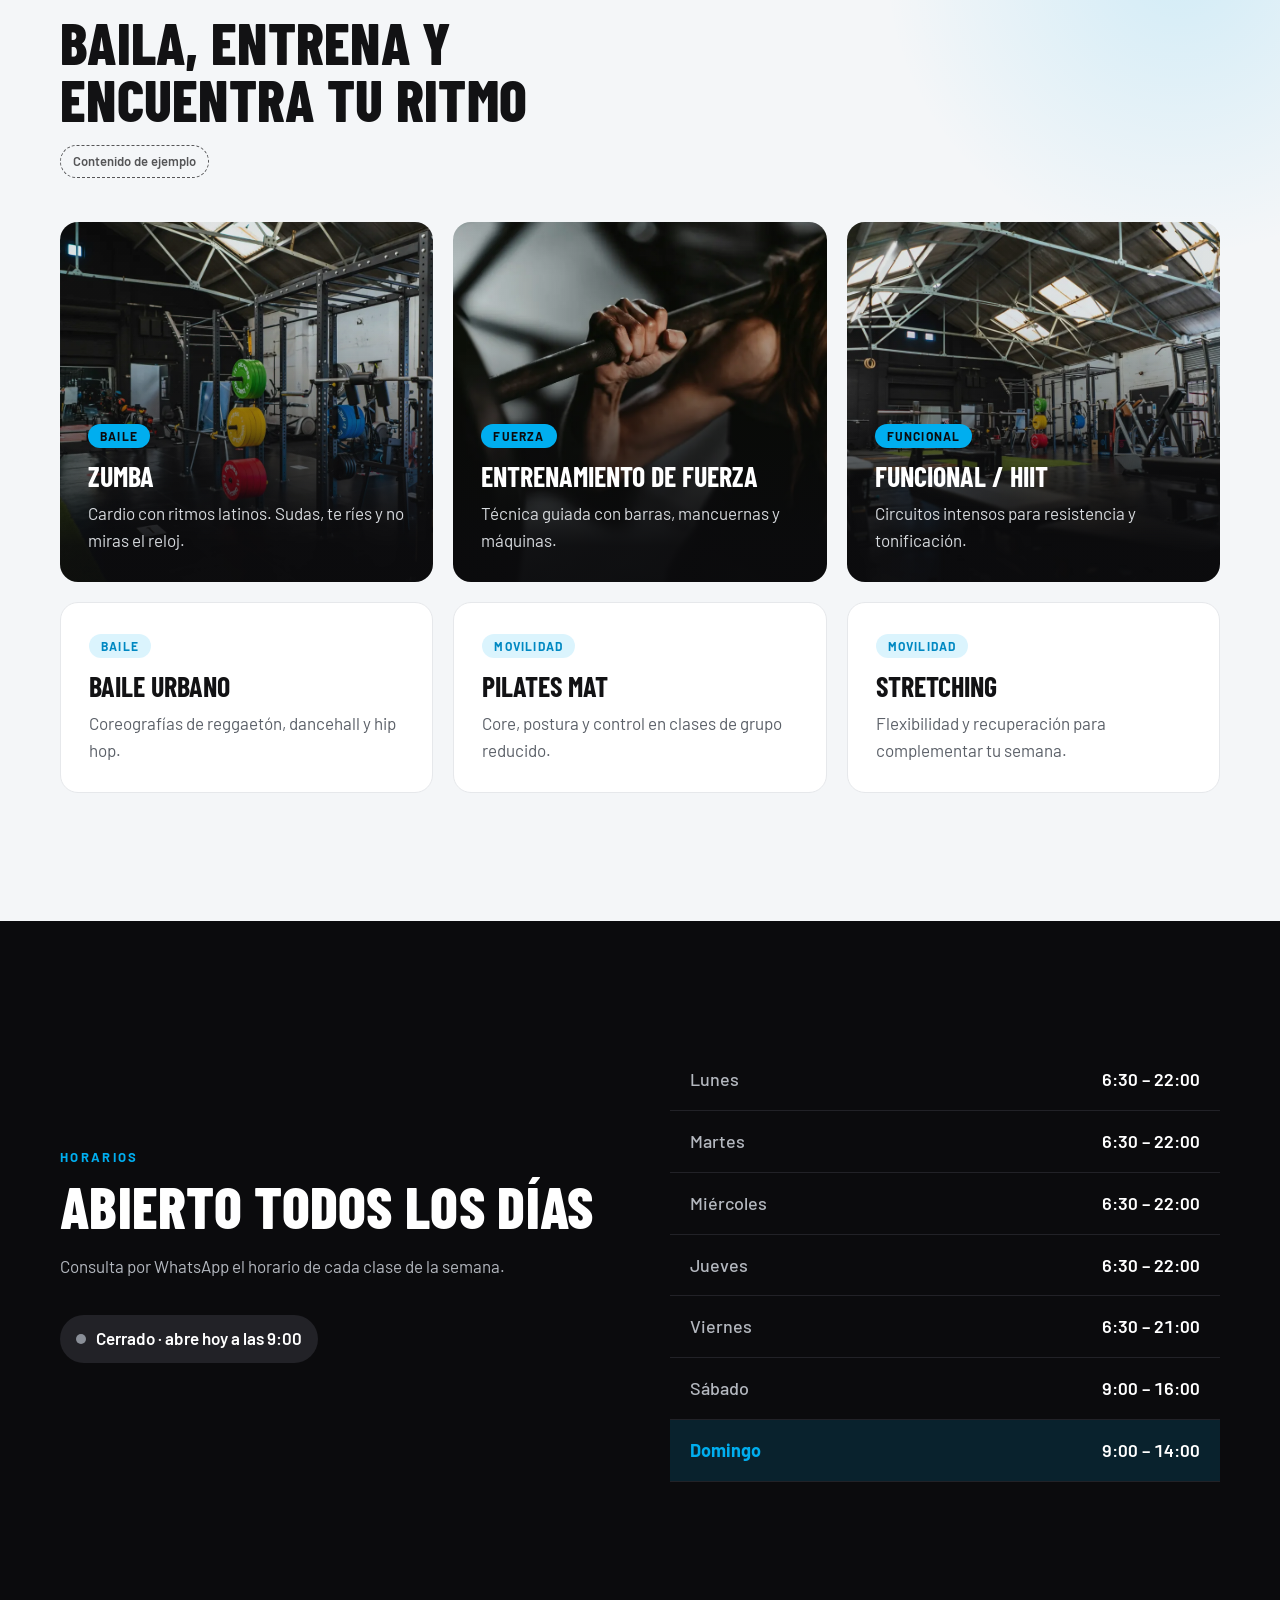
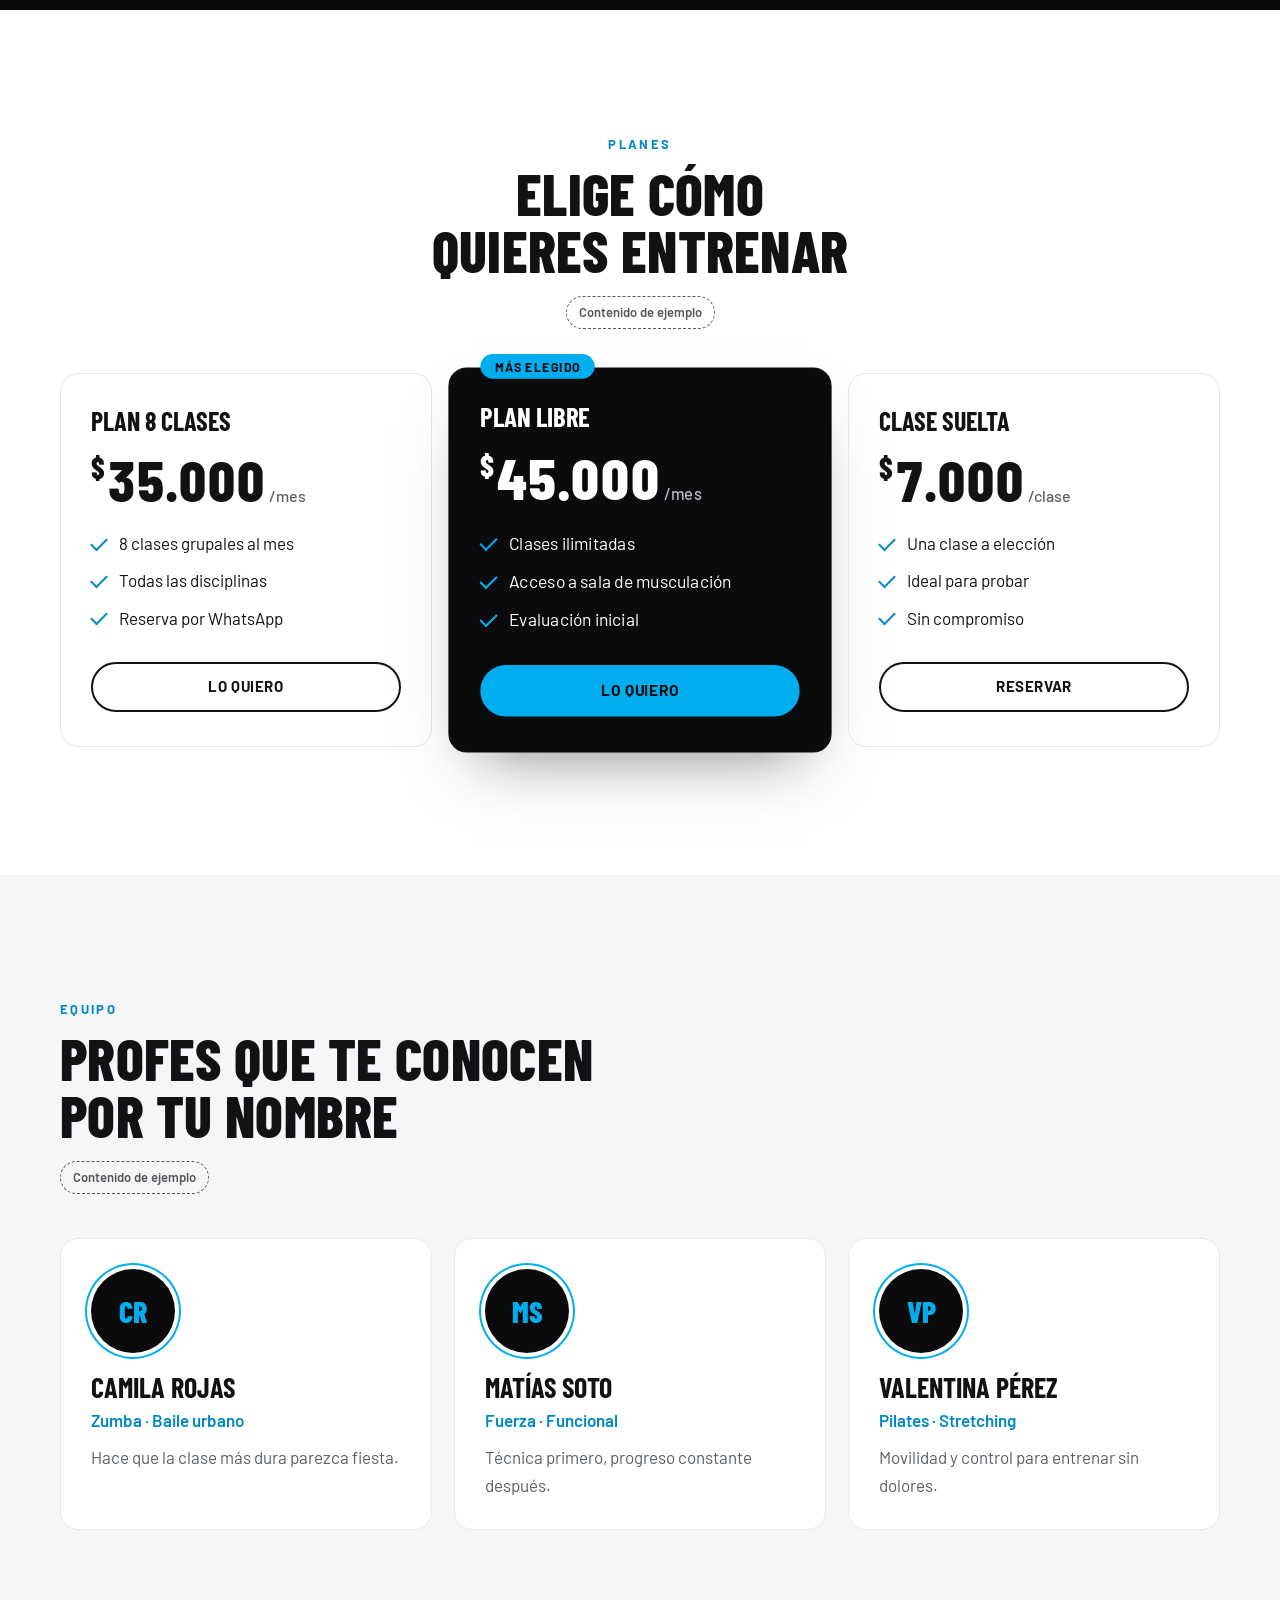
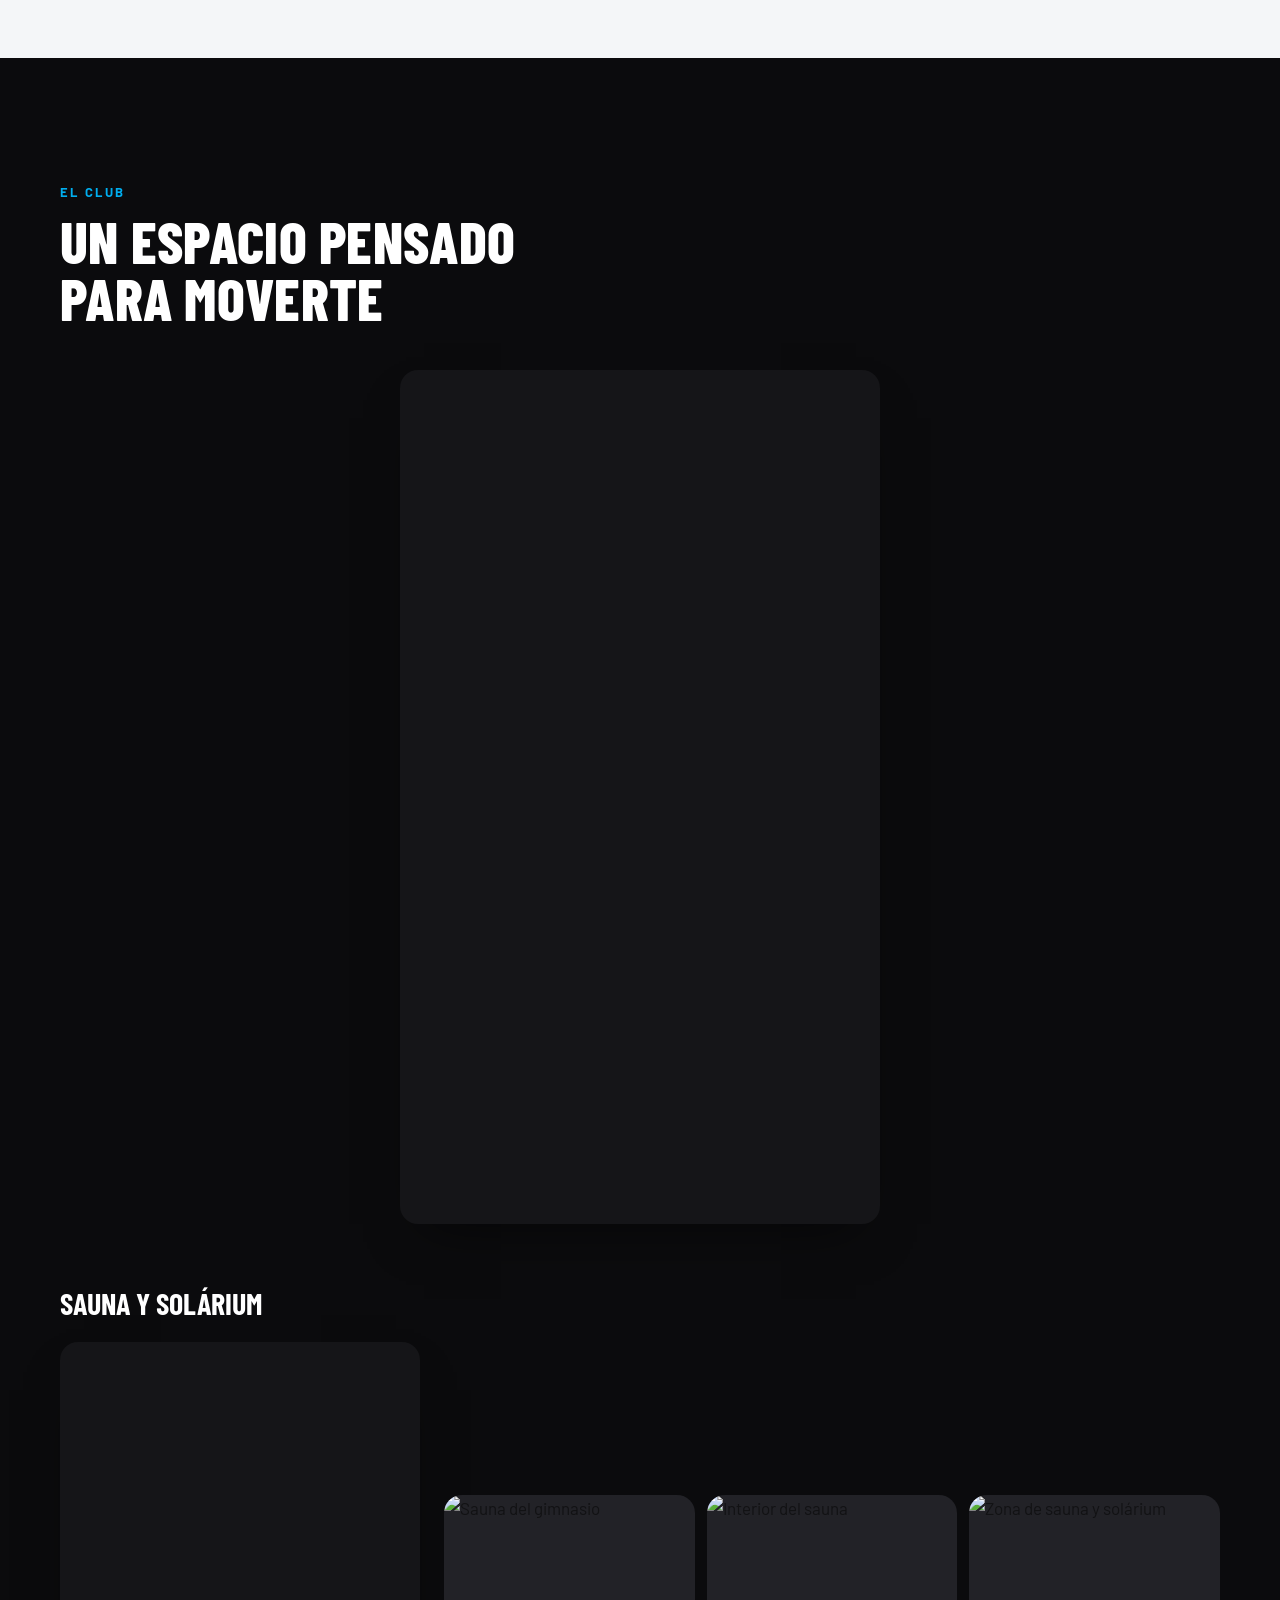
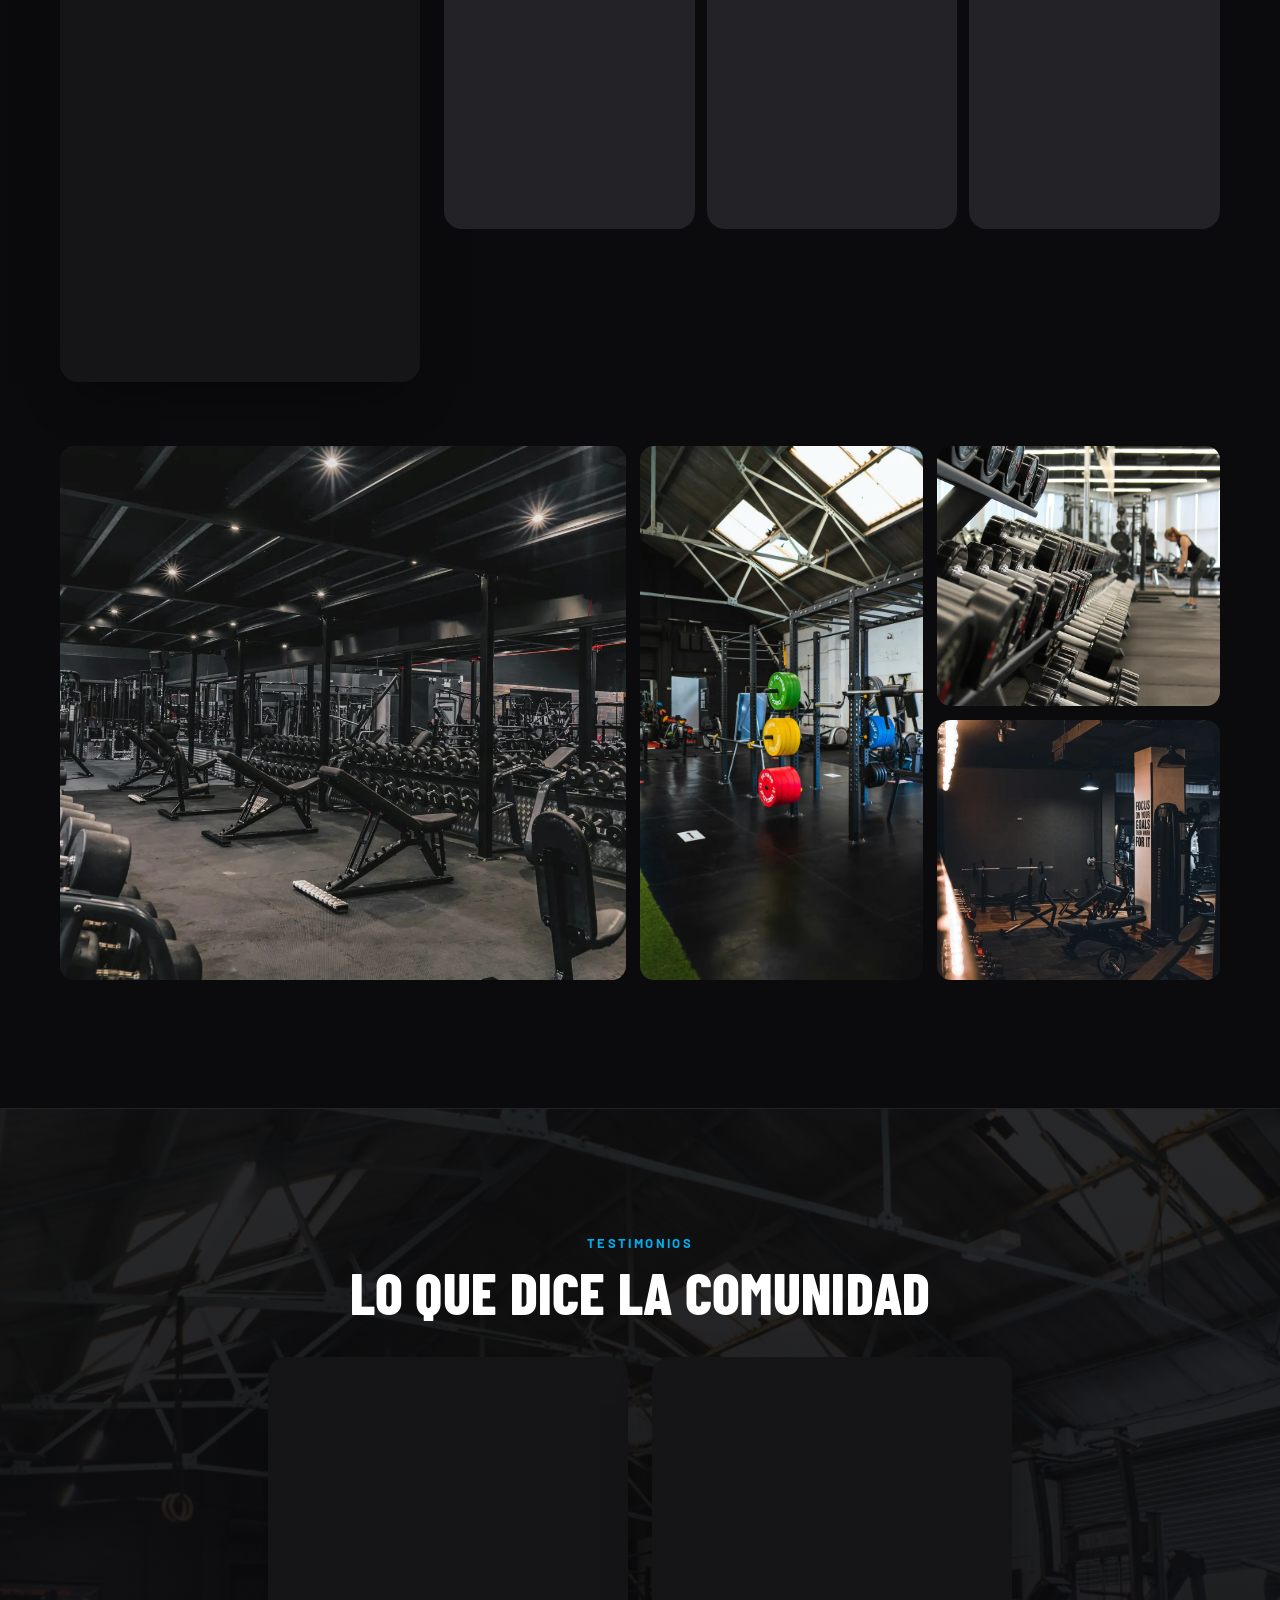
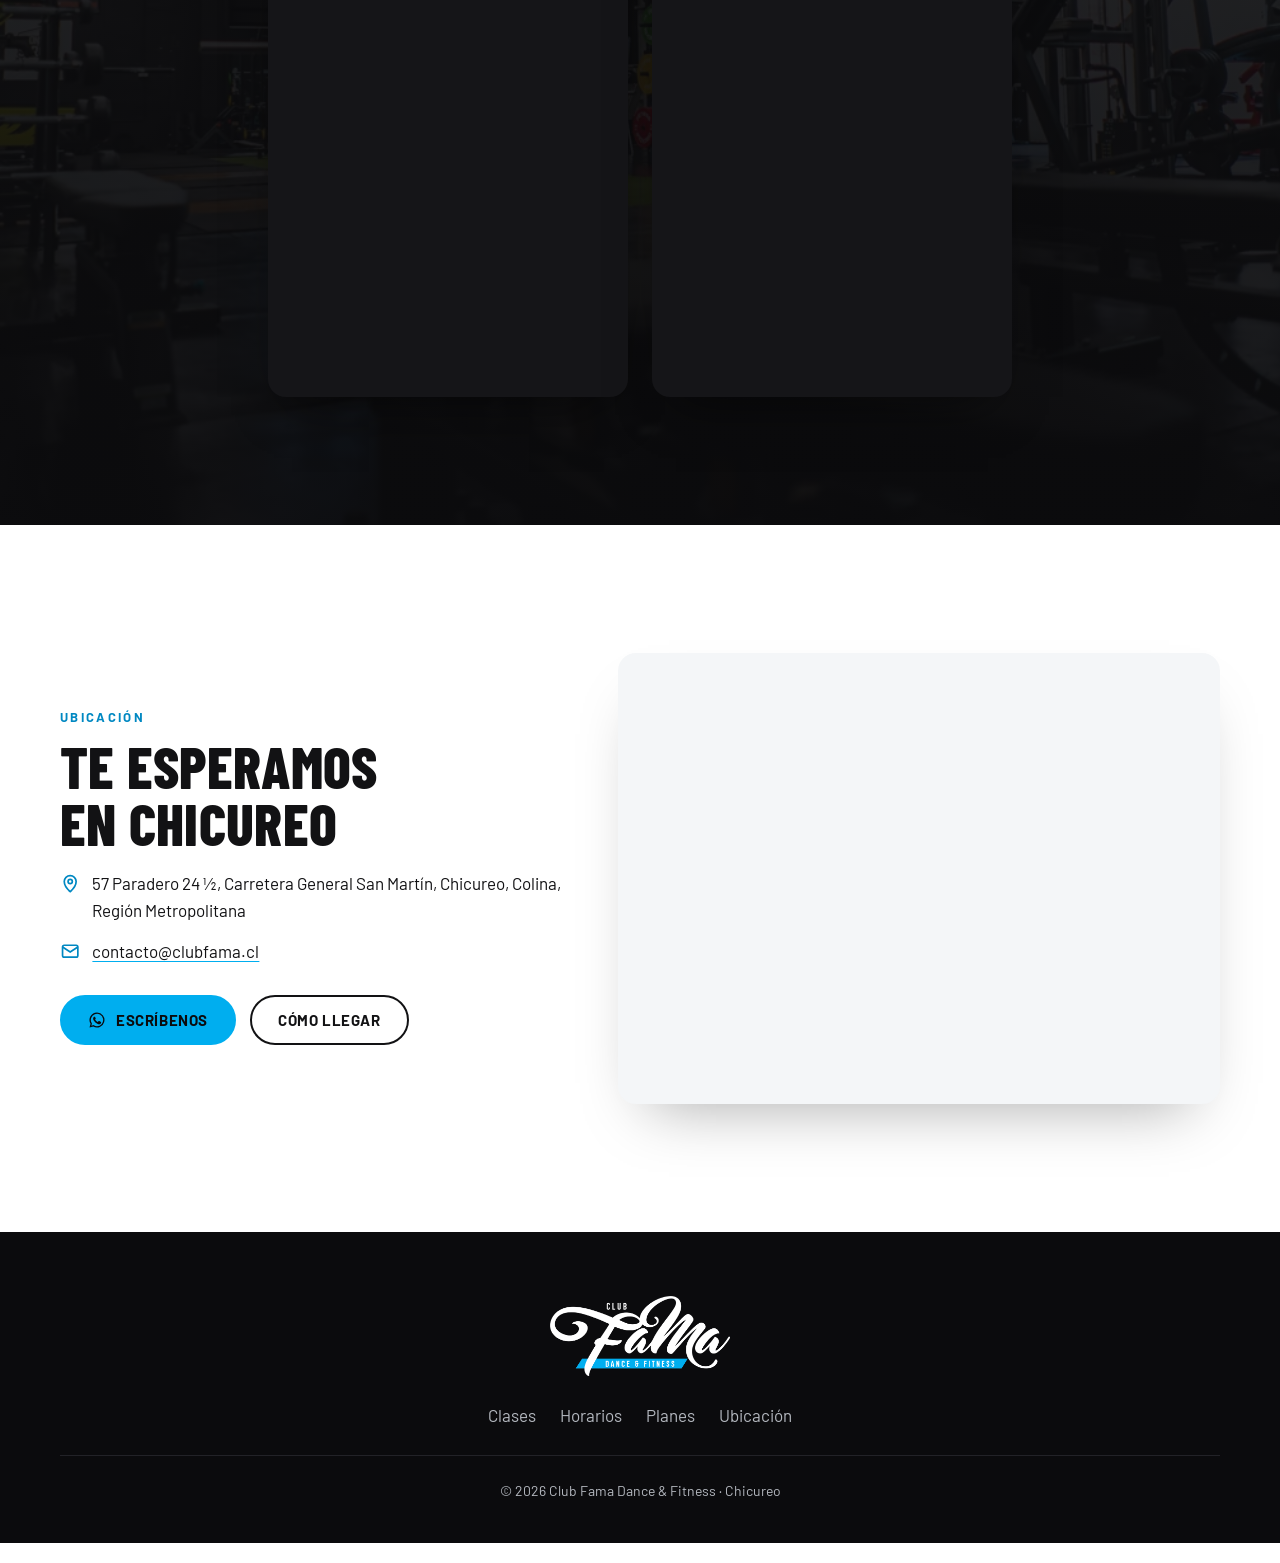
==== commit b0704b0c: "Add Facebook video testimonials, facilities video and sauna block Testimonials carousel is replaced " ====
--- a/Club Fama Web/index.html
+++ b/Club Fama Web/index.html
@@ -178,10 +178,36 @@
       </div>
     </section>
 
-    <!-- ESPACIO -->
-    <section class="section espacio" aria-labelledby="esp-t">
+    <!-- INSTALACIONES -->
+    <section class="section espacio" id="instalaciones" aria-labelledby="esp-t">
       <div class="wrap">
         <div class="head"><p class="eyebrow">El club</p><h2 class="h2 h2--light" id="esp-t">Un espacio pensado para moverte</h2></div>
+        <div class="fb-video-wrap fb-video-wrap--lg">
+            <iframe
+              src="https://www.facebook.com/plugins/video.php?height=476&href=https%3A%2F%2Fwww.facebook.com%2Freel%2F939748785078950%2F&show_text=false&width=267&t=0"
+              width="100%" height="100%" style="border:none;overflow:hidden" scrolling="no"
+              frameborder="0" allowfullscreen="true"
+              allow="autoplay; clipboard-write; encrypted-media; picture-in-picture; web-share"
+              loading="lazy" title="Recorrido por las instalaciones de Club Fama"></iframe>
+        </div>
+        <div class="sauna">
+          <h3 class="sauna__title">Sauna y solárium</h3>
+          <div class="sauna__grid">
+            <div class="fb-video-wrap">
+            <iframe
+              src="https://www.facebook.com/plugins/video.php?height=476&href=https%3A%2F%2Fwww.facebook.com%2Freel%2F959582543319146%2F&show_text=false&width=267&t=0"
+              width="100%" height="100%" style="border:none;overflow:hidden" scrolling="no"
+              frameborder="0" allowfullscreen="true"
+              allow="autoplay; clipboard-write; encrypted-media; picture-in-picture; web-share"
+              loading="lazy" title="Video del sauna de Club Fama"></iframe>
+            </div>
+            <div class="sauna__gallery">
+              <img src="assets/sauna1.jpg" alt="Sauna del gimnasio" loading="lazy">
+              <img src="assets/sauna2.jpg" alt="Interior del sauna" loading="lazy">
+              <img src="assets/sauna3.jpg" alt="Zona de sauna y solárium" loading="lazy">
+            </div>
+          </div>
+        </div>
         <div class="gallery">
           <img src="assets/nosotros.webp" alt="Sala principal con máquinas y bancos" loading="lazy" width="1400" height="934">
           <img src="assets/espacio-2.webp" alt="Zona de peso libre con discos de colores" loading="lazy" width="900" height="1350">
@@ -191,22 +217,29 @@
       </div>
     </section>
 
-    <!-- TESTIMONIOS — EDITAR: frases reales de alumnos -->
+    <!-- TESTIMONIOS -->
     <section class="section testi" aria-labelledby="testi-t">
       <div class="wrap testi__inner">
         <p class="eyebrow">Testimonios</p>
         <h2 class="h2 h2--light" id="testi-t">Lo que dice la comunidad</h2>
-          <p class="sample">Contenido de ejemplo</p>
-        <div class="slider" aria-roledescription="carrusel">
-          <button class="slider__btn" data-dir="-1" aria-label="Testimonio anterior"><svg viewBox="0 0 24 24" aria-hidden="true"><path d="M15 18l-6-6 6-6"/></svg></button>
-          <div class="slider__track" aria-live="polite">
-            <figure class="quote is-active"><blockquote>Llegué por la zumba y me quedé por la gente. Es el único lugar al que voy con ganas todas las semanas.</blockquote><figcaption>Testimonio de ejemplo</figcaption></figure>
-            <figure class="quote"><blockquote>Los profes corrigen la técnica y se preocupan por ti. En tres meses noté un cambio enorme.</blockquote><figcaption>Testimonio de ejemplo</figcaption></figure>
-            <figure class="quote"><blockquote>Queda a pasos de mi casa en Chicureo y los horarios me calzan perfecto con el trabajo.</blockquote><figcaption>Testimonio de ejemplo</figcaption></figure>
-          </div>
-          <button class="slider__btn" data-dir="1" aria-label="Testimonio siguiente"><svg viewBox="0 0 24 24" aria-hidden="true"><path d="M9 18l6-6-6-6"/></svg></button>
-        </div>
-        <div class="dots" role="tablist" aria-label="Elegir testimonio"></div>
+        <div class="testi__videos">
+          <div class="fb-video-wrap">
+            <iframe
+              src="https://www.facebook.com/plugins/video.php?height=476&href=https%3A%2F%2Fwww.facebook.com%2Freel%2F1319570286751366%2F&show_text=false&width=267&t=0"
+              width="100%" height="100%" style="border:none;overflow:hidden" scrolling="no"
+              frameborder="0" allowfullscreen="true"
+              allow="autoplay; clipboard-write; encrypted-media; picture-in-picture; web-share"
+              loading="lazy" title="Testimonio en video de un alumno de Club Fama"></iframe>
+          </div>
+          <div class="fb-video-wrap">
+            <iframe
+              src="https://www.facebook.com/plugins/video.php?height=476&href=https%3A%2F%2Fwww.facebook.com%2Freel%2F1028440503226417%2F&show_text=false&width=267&t=0"
+              width="100%" height="100%" style="border:none;overflow:hidden" scrolling="no"
+              frameborder="0" allowfullscreen="true"
+              allow="autoplay; clipboard-write; encrypted-media; picture-in-picture; web-share"
+              loading="lazy" title="Testimonio en video de una alumna de Club Fama"></iframe>
+          </div>
+        </div>
       </div>
     </section>
 
--- a/Club Fama Web/styles.css
+++ b/Club Fama Web/styles.css
@@ -229,3 +229,20 @@
 }
 
 .sample { display: inline-block; margin: 0; padding: 5px 12px; border: 1px dashed currentColor; border-radius: 999px; font-size: 13px; font-weight: 600; opacity: .7; }
+
+/* Videos de Facebook */
+.fb-video-wrap { width: 100%; max-width: 360px; aspect-ratio: 9 / 16; margin-inline: auto; border-radius: var(--radius); overflow: hidden; background: var(--ink-2); box-shadow: 0 24px 50px -24px rgba(0, 0, 0, .6); }
+.fb-video-wrap--lg { max-width: 480px; }
+.fb-video-wrap iframe { display: block; width: 100%; height: 100%; }
+.testi__videos { display: flex; flex-wrap: wrap; justify-content: center; gap: 24px; margin-top: 36px; }
+.testi__videos .fb-video-wrap { flex: 1 1 280px; margin: 0; }
+.sauna { margin: 64px 0; }
+.sauna__title { font: 700 30px/1 var(--display); text-transform: uppercase; color: var(--paper); margin-bottom: 24px; }
+.sauna__grid { display: grid; grid-template-columns: minmax(0, 360px) 1fr; gap: 24px; align-items: center; }
+.sauna__grid .fb-video-wrap { margin: 0; }
+.sauna__gallery { display: grid; grid-template-columns: repeat(3, 1fr); gap: 12px; }
+.sauna__gallery img { width: 100%; aspect-ratio: 3 / 4; object-fit: cover; border-radius: var(--radius); background: var(--ink-3); }
+@media (max-width: 900px) {
+  .sauna__grid { grid-template-columns: 1fr; }
+  .sauna__grid .fb-video-wrap { margin-inline: auto; }
+}
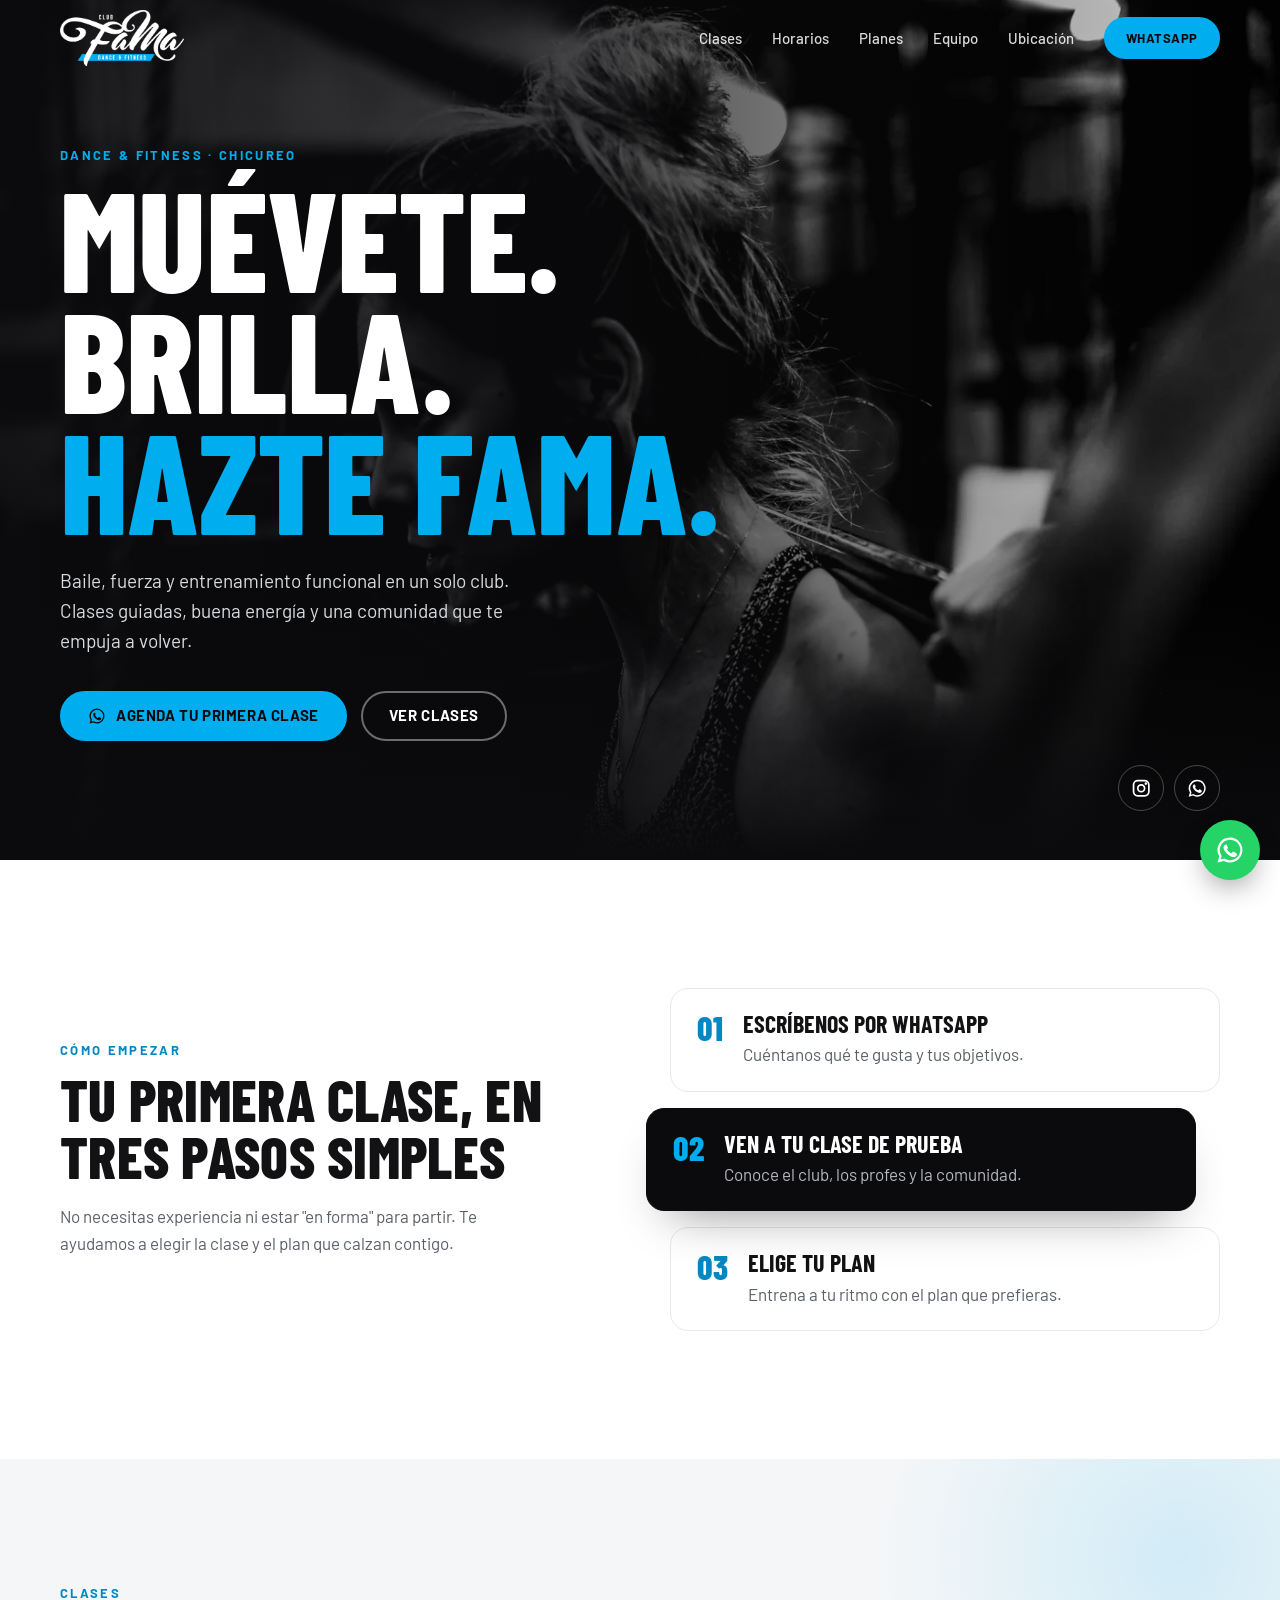
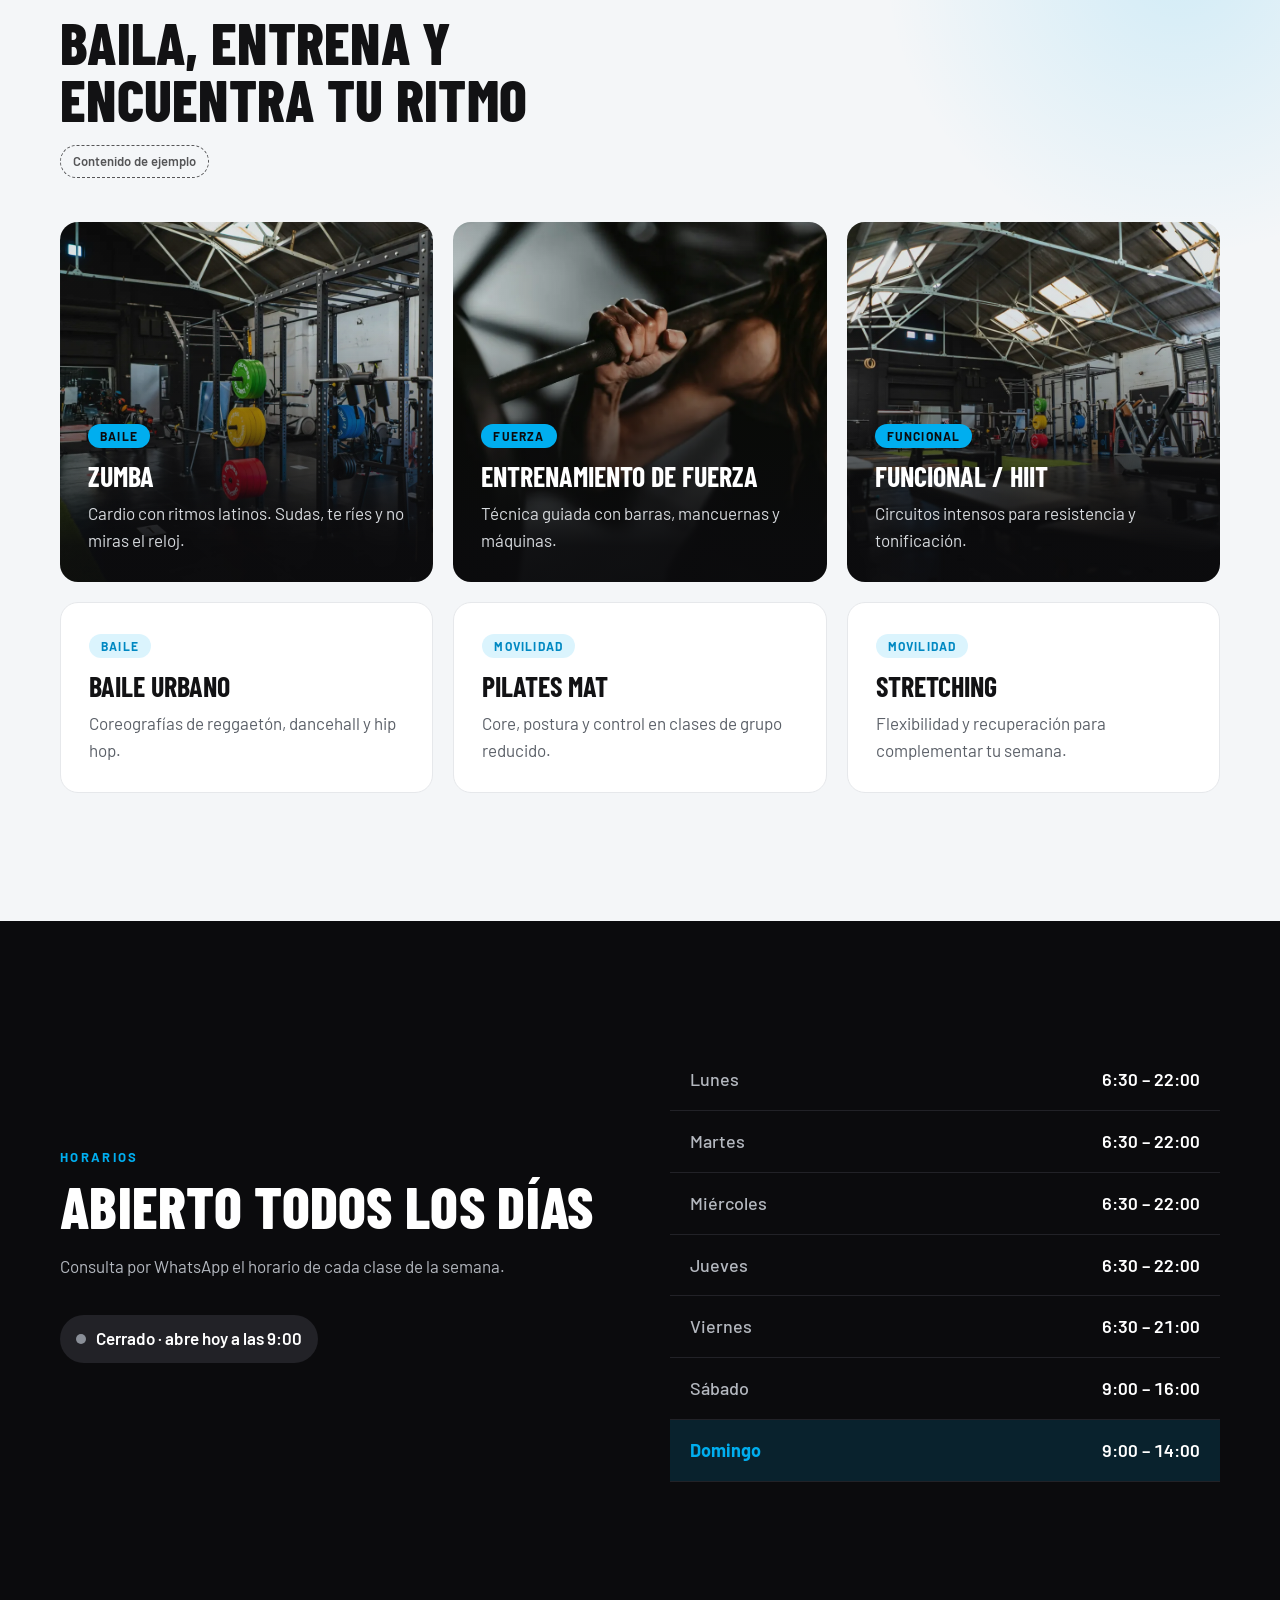
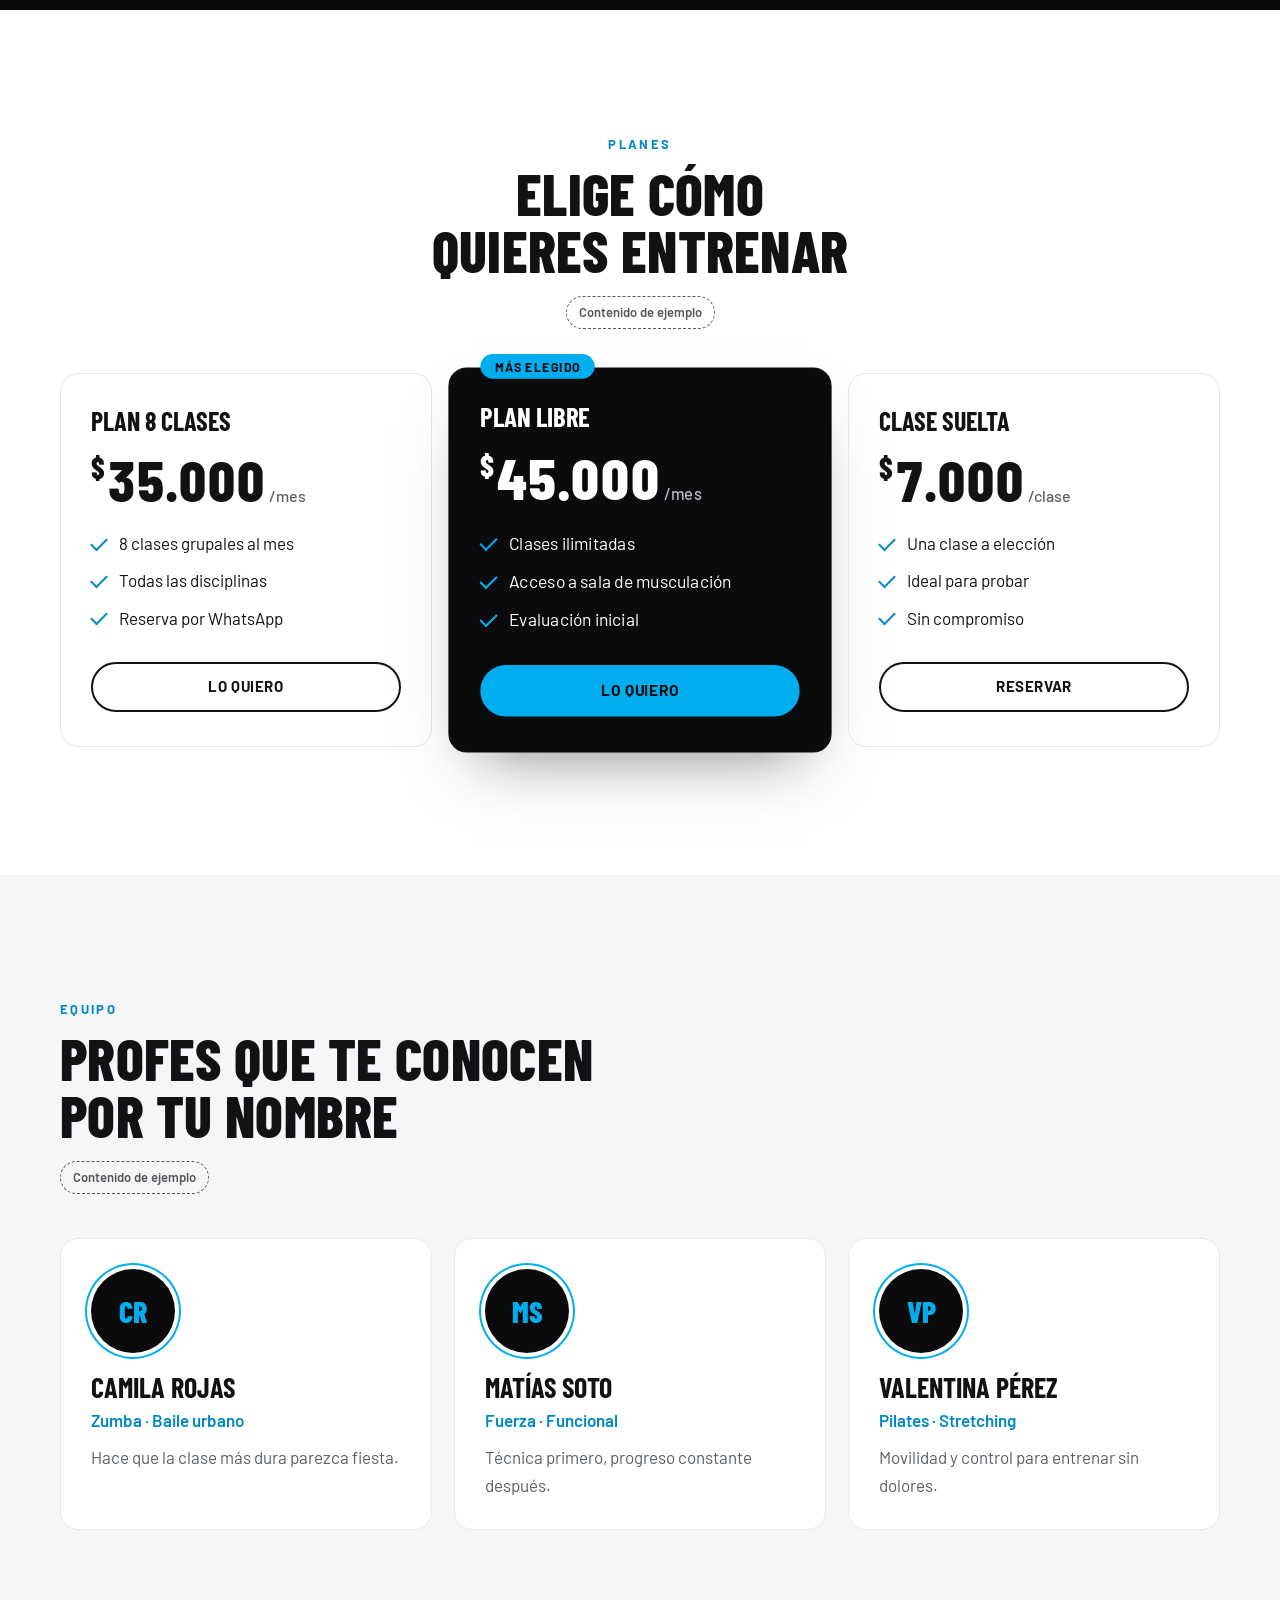
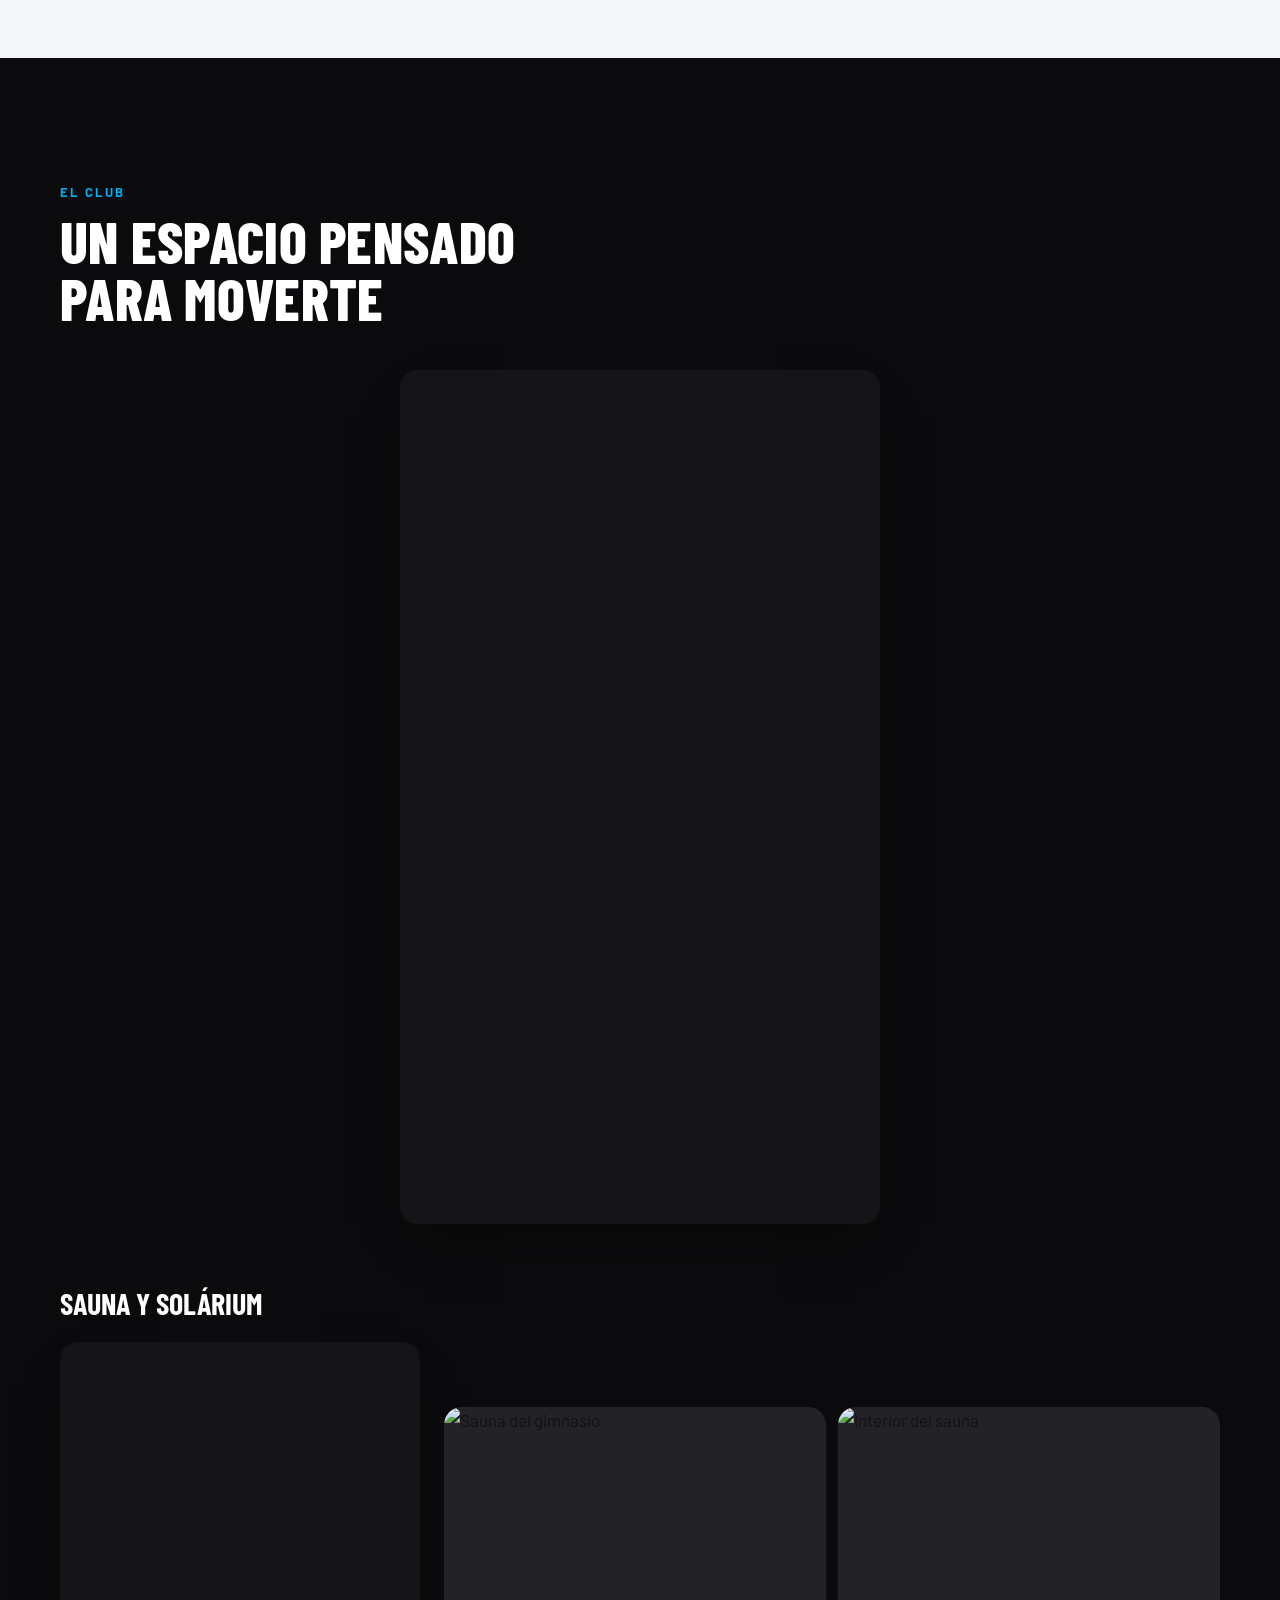
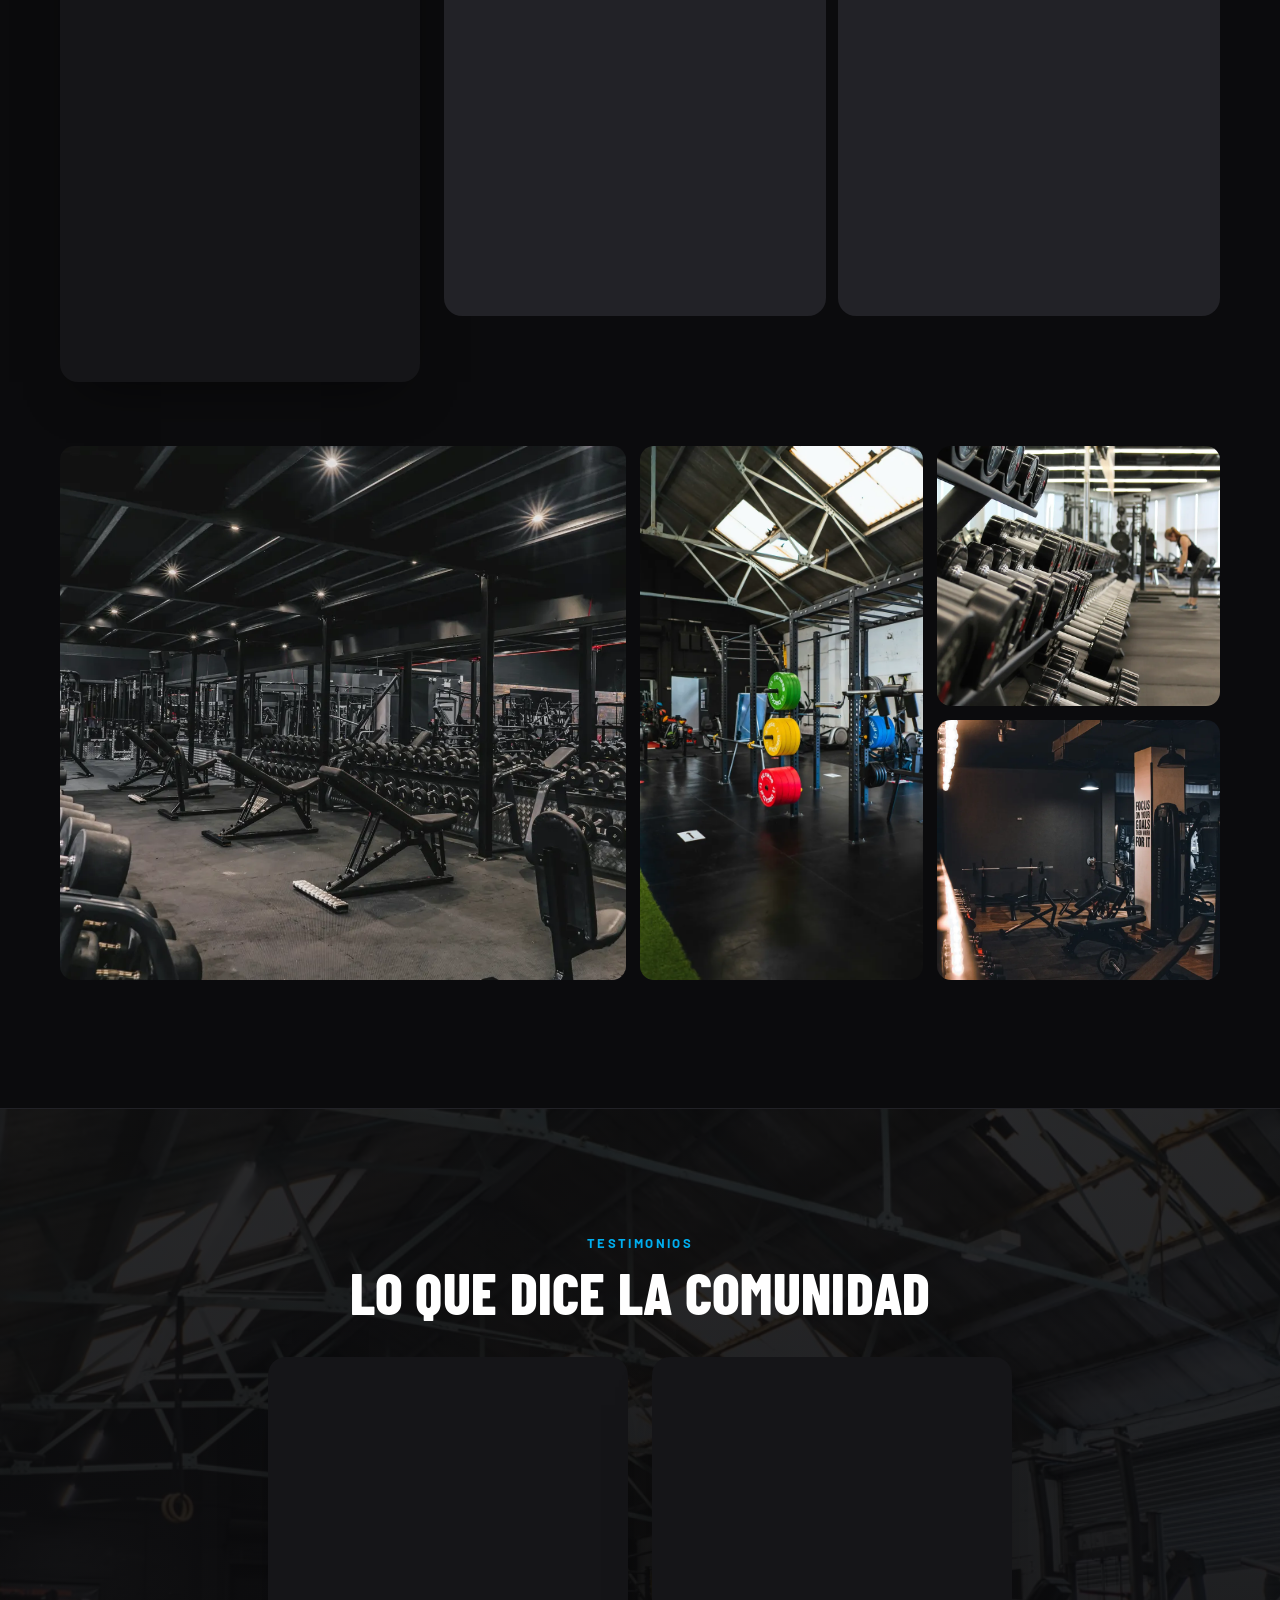
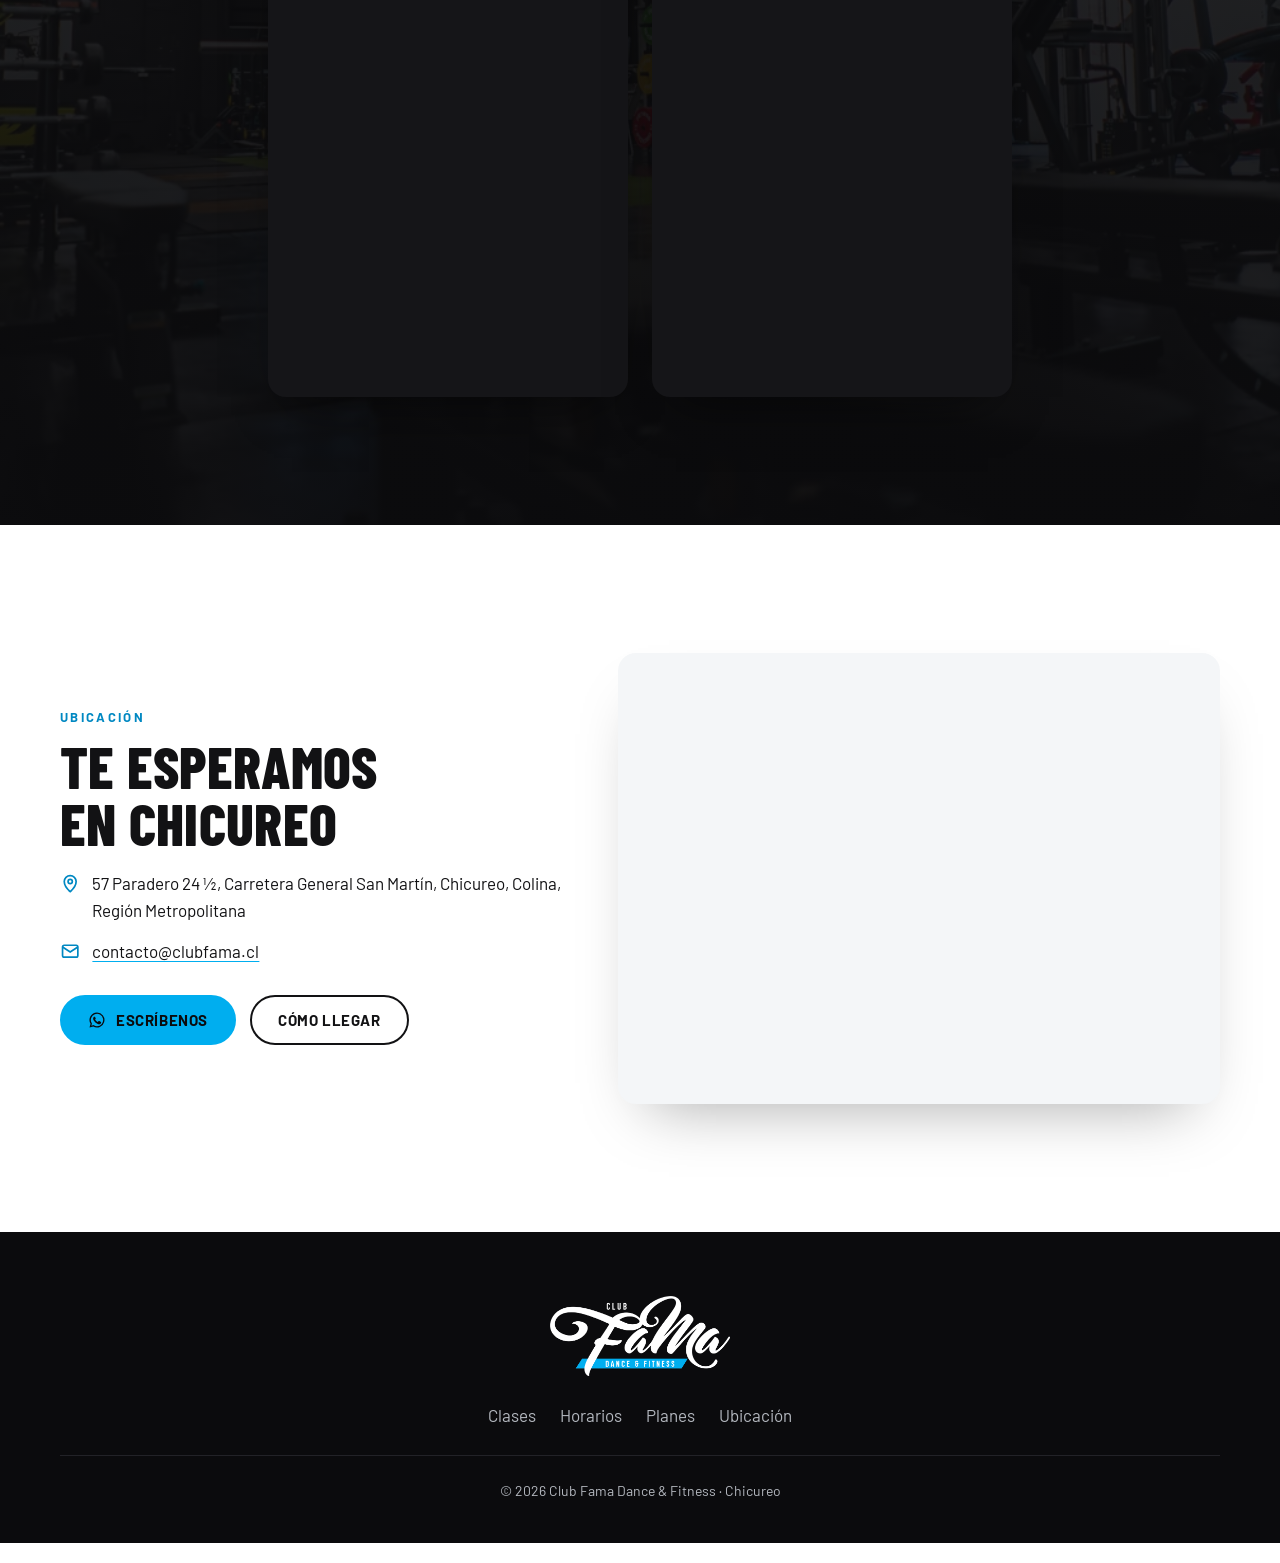
==== commit 750981ae: "Publish site to GitHub Pages and use 2 sauna photos Co-Authored-By: Claude Opus 5.5 <noreply@anthrop" ====
--- a/Club Fama Web/index.html
+++ b/Club Fama Web/index.html
@@ -204,7 +204,6 @@
             <div class="sauna__gallery">
               <img src="assets/sauna1.jpg" alt="Sauna del gimnasio" loading="lazy">
               <img src="assets/sauna2.jpg" alt="Interior del sauna" loading="lazy">
-              <img src="assets/sauna3.jpg" alt="Zona de sauna y solárium" loading="lazy">
             </div>
           </div>
         </div>
--- a/Club Fama Web/styles.css
+++ b/Club Fama Web/styles.css
@@ -240,7 +240,7 @@
 .sauna__title { font: 700 30px/1 var(--display); text-transform: uppercase; color: var(--paper); margin-bottom: 24px; }
 .sauna__grid { display: grid; grid-template-columns: minmax(0, 360px) 1fr; gap: 24px; align-items: center; }
 .sauna__grid .fb-video-wrap { margin: 0; }
-.sauna__gallery { display: grid; grid-template-columns: repeat(3, 1fr); gap: 12px; }
+.sauna__gallery { display: grid; grid-template-columns: repeat(2, 1fr); gap: 12px; }
 .sauna__gallery img { width: 100%; aspect-ratio: 3 / 4; object-fit: cover; border-radius: var(--radius); background: var(--ink-3); }
 @media (max-width: 900px) {
   .sauna__grid { grid-template-columns: 1fr; }
